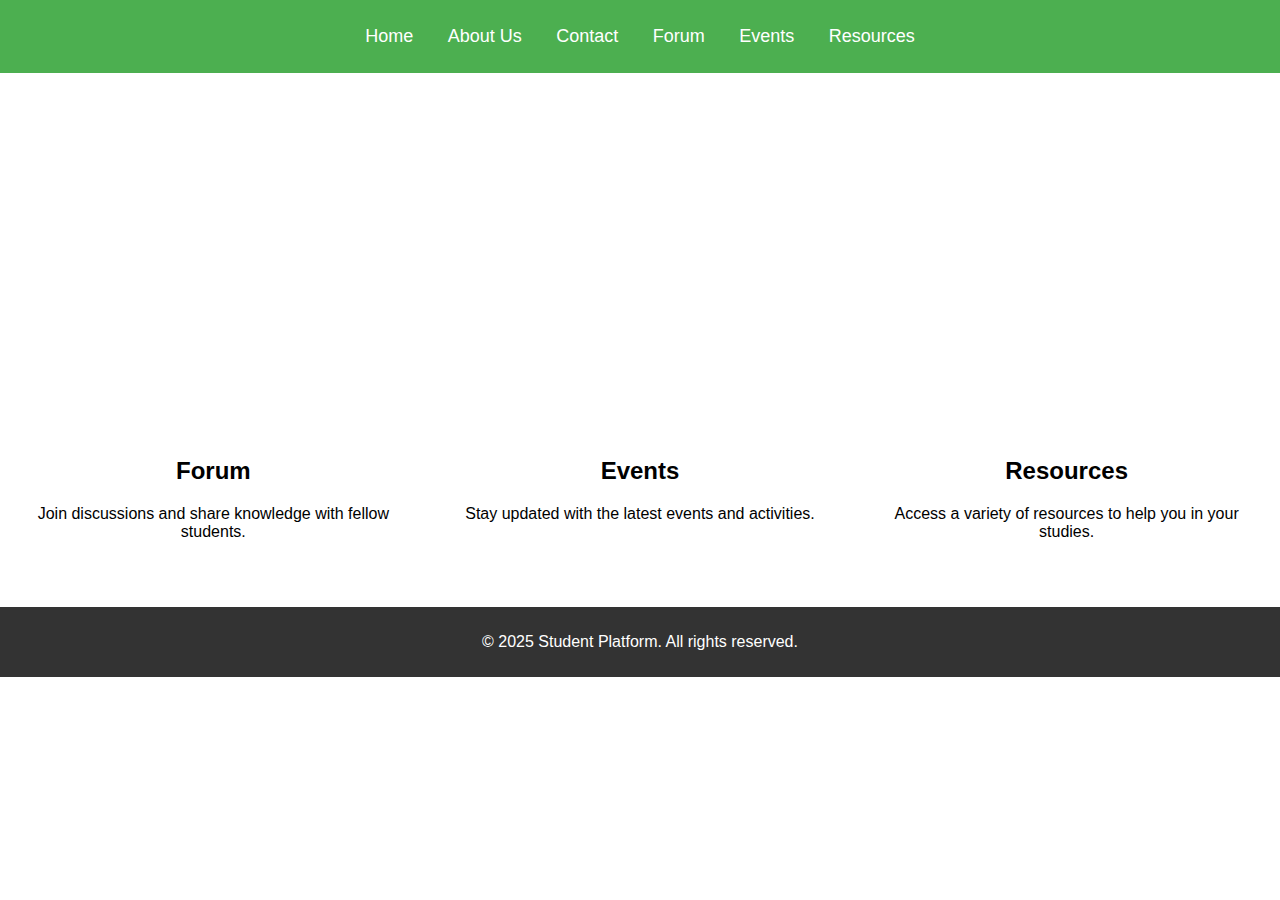
==== index.html @ 9443de86 "Add files via upload" ====
<!DOCTYPE html>
<html lang="en">
<head>
    <meta charset="UTF-8">
    <meta name="viewport" content="width=device-width, initial-scale=1.0">
    <title>Student Platform</title>
    <link rel="stylesheet" href="styles.css">
</head>
<body>
    <header>
        <nav>
            <ul>
                <li><a href="index.html">Home</a></li>
                <li><a href="about.html">About Us</a></li>
                <li><a href="contact.html">Contact</a></li>
                <li><a href="forum.html">Forum</a></li>
                <li><a href="events.html">Events</a></li>
                <li><a href="resources.html">Resources</a></li>
            </ul>
        </nav>
    </header>
    <main>
        <section class="hero">
            <h1>Welcome to the Student Platform</h1>
            <p>Connect with students from all over the world.</p>
        </section>
        <section class="features">
            <div class="feature">
                <h2>Forum</h2>
                <p>Join discussions and share knowledge with fellow students.</p>
            </div>
            <div class="feature">
                <h2>Events</h2>
                <p>Stay updated with the latest events and activities.</p>
            </div>
            <div class="feature">
                <h2>Resources</h2>
                <p>Access a variety of resources to help you in your studies.</p>
            </div>
        </section>
    </main>
    <footer>
        <p>&copy; 2025 Student Platform. All rights reserved.</p>
    </footer>
</body>
</html>
---- styles.css ----
body {
    font-family: Arial, sans-serif;
    margin: 0;
    padding: 0;
}

header {
    background-color: #4CAF50;
    padding: 10px 0;
}

nav ul {
    list-style: none;
    padding: 0;
    text-align: center;
}

nav li {
    display: inline;
    margin: 0 15px;
}

nav a {
    color: white;
    text-decoration: none;
    font-size: 18px;
}

.hero {
    background: url('hero.jpg') no-repeat center center/cover;
    color: white;
    text-align: center;
    padding: 100px 0;
}

.features {
    display: flex;
    justify-content: space-around;
    padding: 50px 0;
}

.feature {
    text-align: center;
    width: 30%;
}

footer {
    background-color: #333;
    color: white;
    text-align: center;
    padding: 10px 0;
}
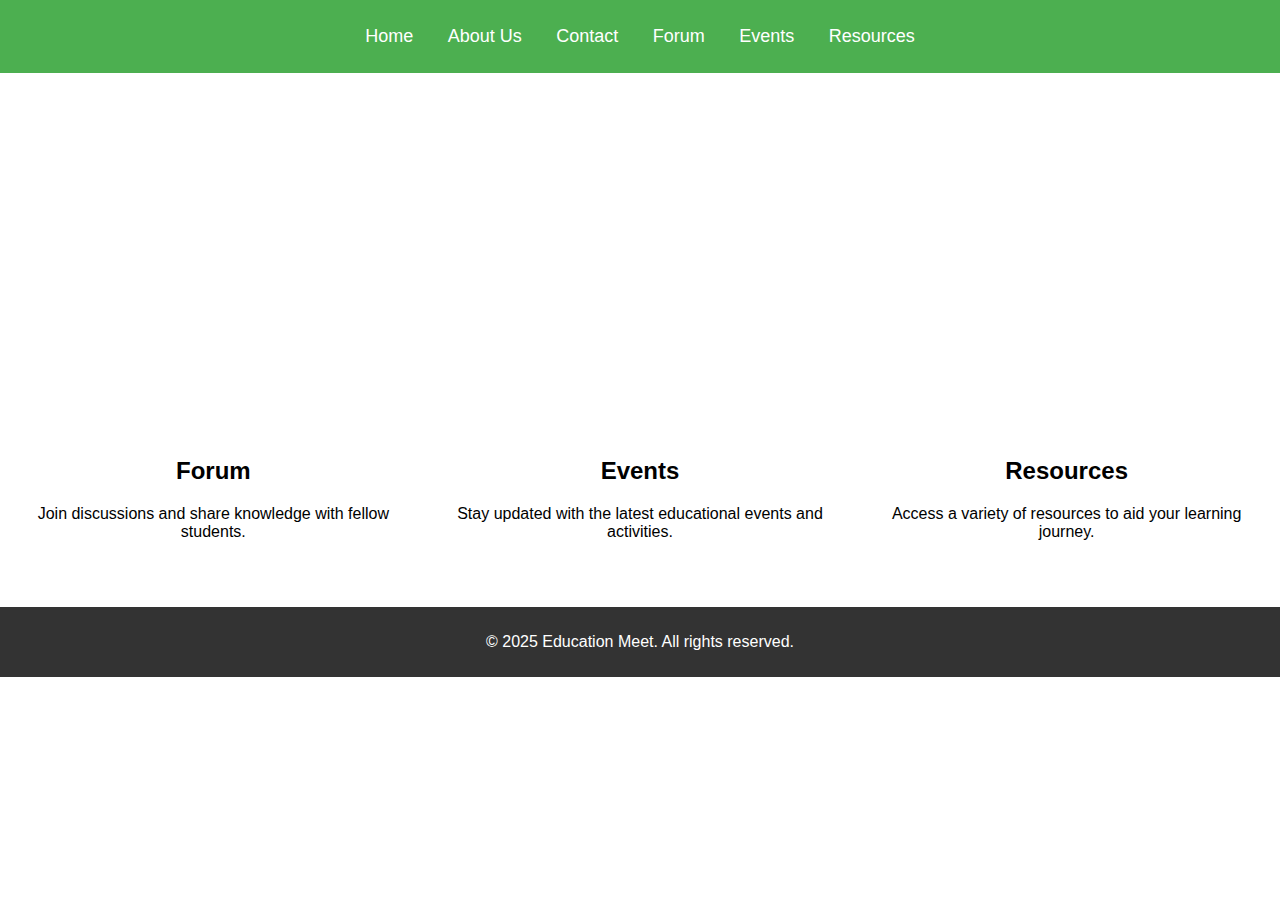
==== commit 73f06057: "Add files via upload" ====
--- a/index.html
+++ b/index.html
@@ -3,7 +3,7 @@
 <head>
     <meta charset="UTF-8">
     <meta name="viewport" content="width=device-width, initial-scale=1.0">
-    <title>Student Platform</title>
+    <title>Education Meet</title>
     <link rel="stylesheet" href="styles.css">
 </head>
 <body>
@@ -21,8 +21,8 @@
     </header>
     <main>
         <section class="hero">
-            <h1>Welcome to the Student Platform</h1>
-            <p>Connect with students from all over the world.</p>
+            <h1>Welcome to Education Meet</h1>
+            <p>Connecting students from all over the world.</p>
         </section>
         <section class="features">
             <div class="feature">
@@ -31,16 +31,16 @@
             </div>
             <div class="feature">
                 <h2>Events</h2>
-                <p>Stay updated with the latest events and activities.</p>
+                <p>Stay updated with the latest educational events and activities.</p>
             </div>
             <div class="feature">
                 <h2>Resources</h2>
-                <p>Access a variety of resources to help you in your studies.</p>
+                <p>Access a variety of resources to aid your learning journey.</p>
             </div>
         </section>
     </main>
     <footer>
-        <p>&copy; 2025 Student Platform. All rights reserved.</p>
+        <p>&copy; 2025 Education Meet. All rights reserved.</p>
     </footer>
 </body>
 </html>--- a/styles.css
+++ b/styles.css
@@ -49,4 +49,9 @@
     color: white;
     text-align: center;
     padding: 10px 0;
+}
+
+.about, .contact, .forum, .events, .resources {
+    padding: 50px;
+    text-align: center;
 }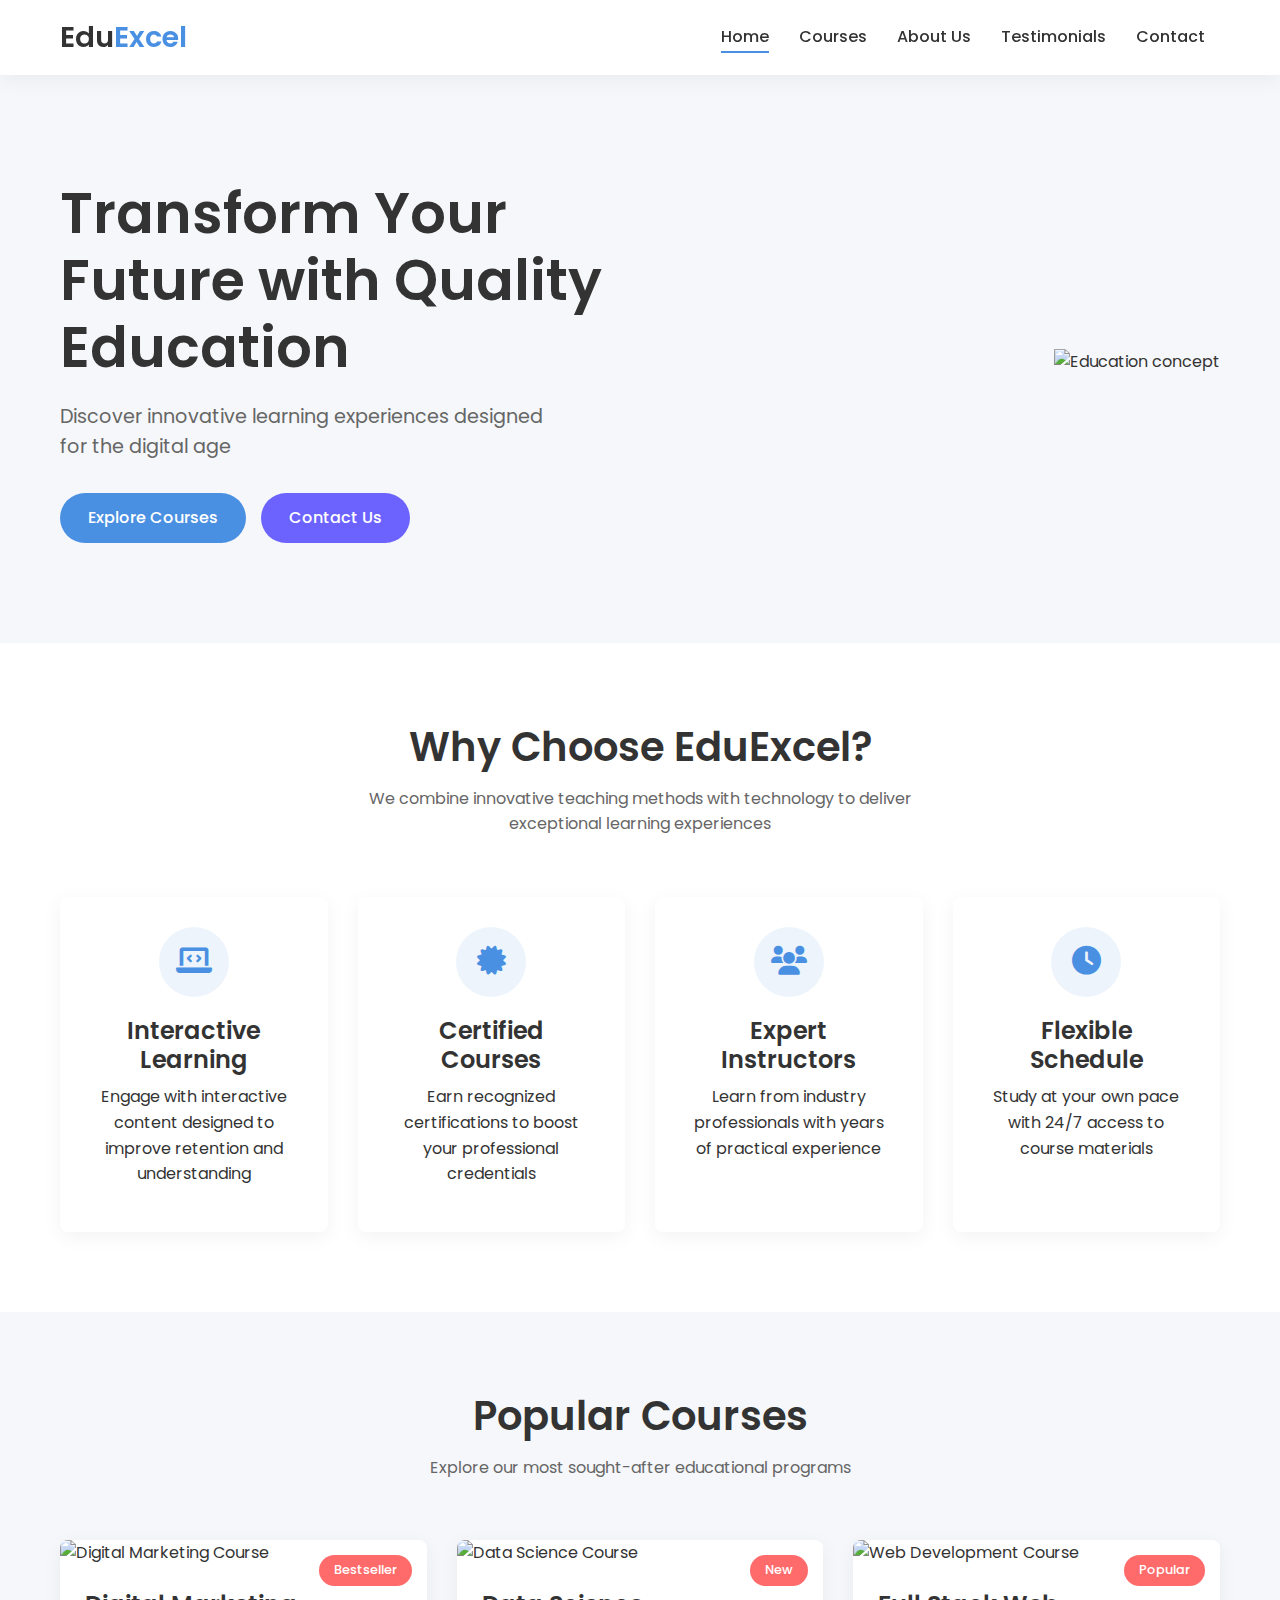
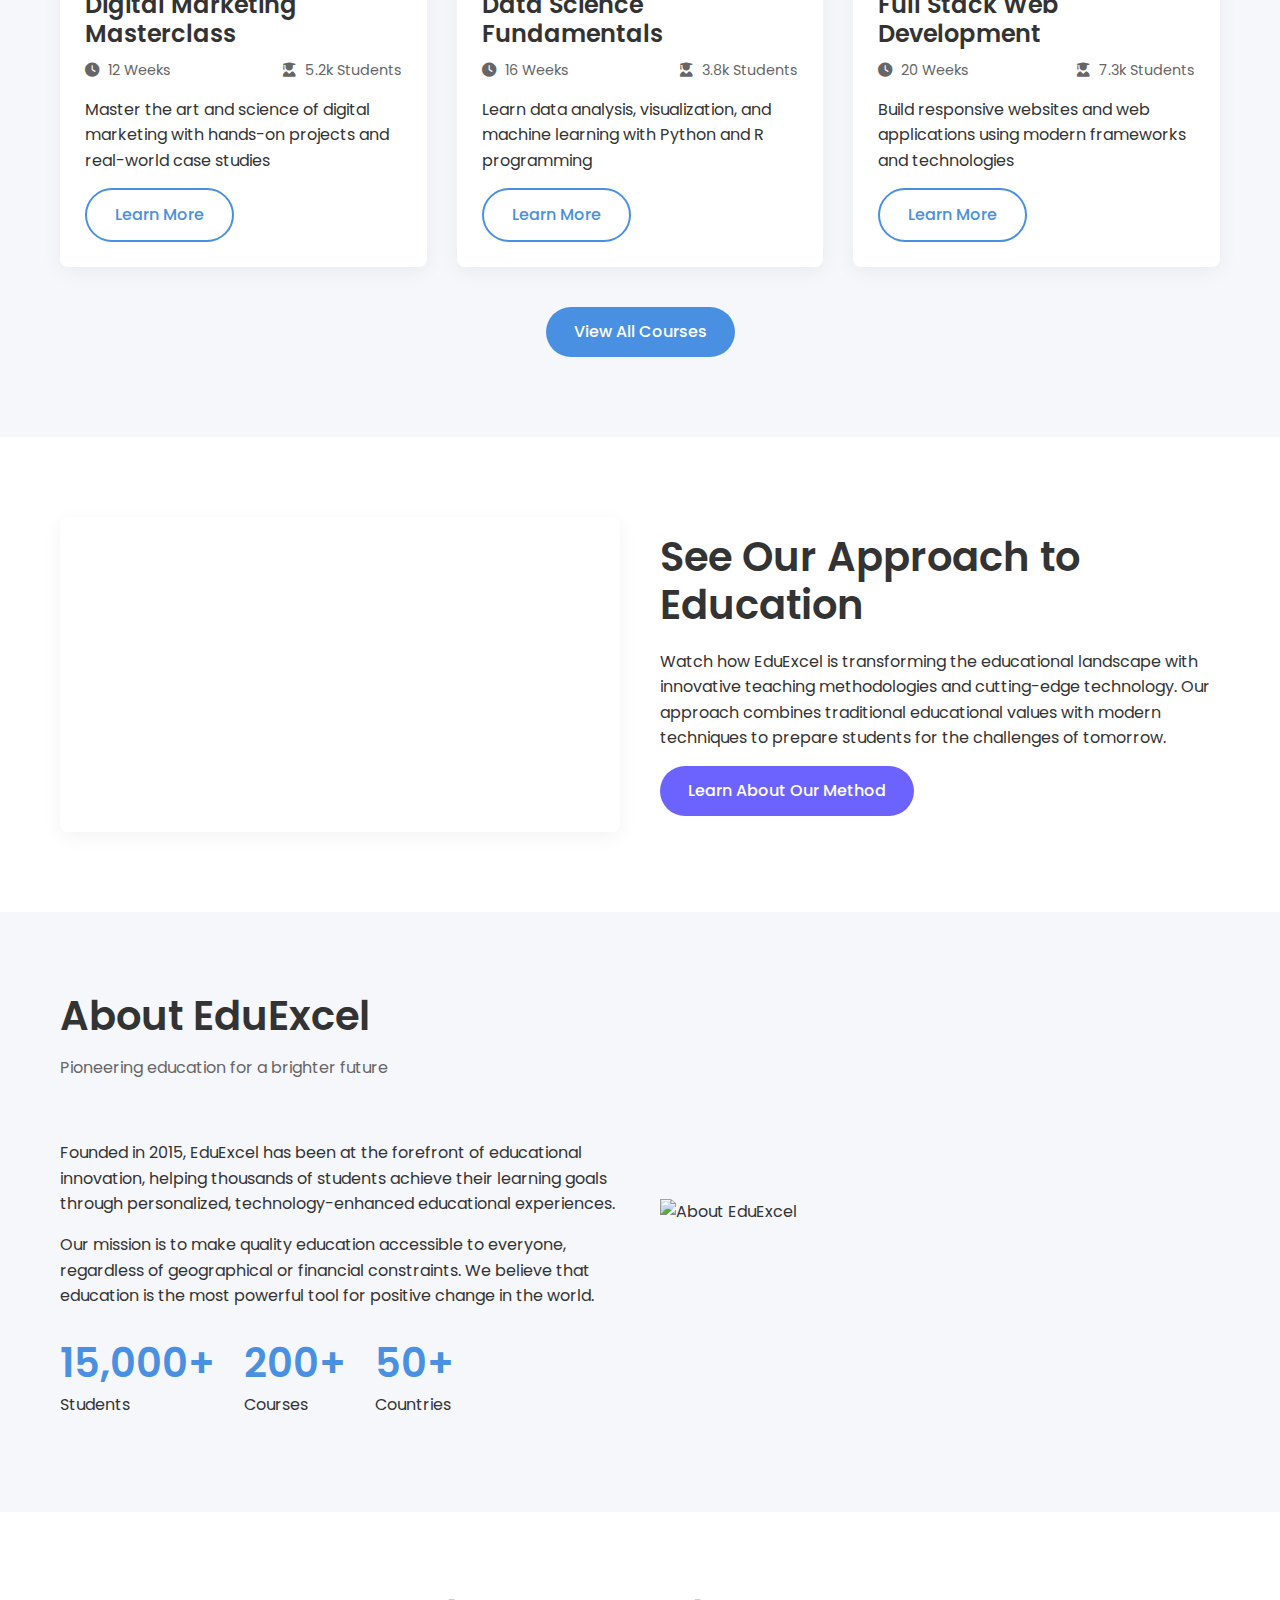
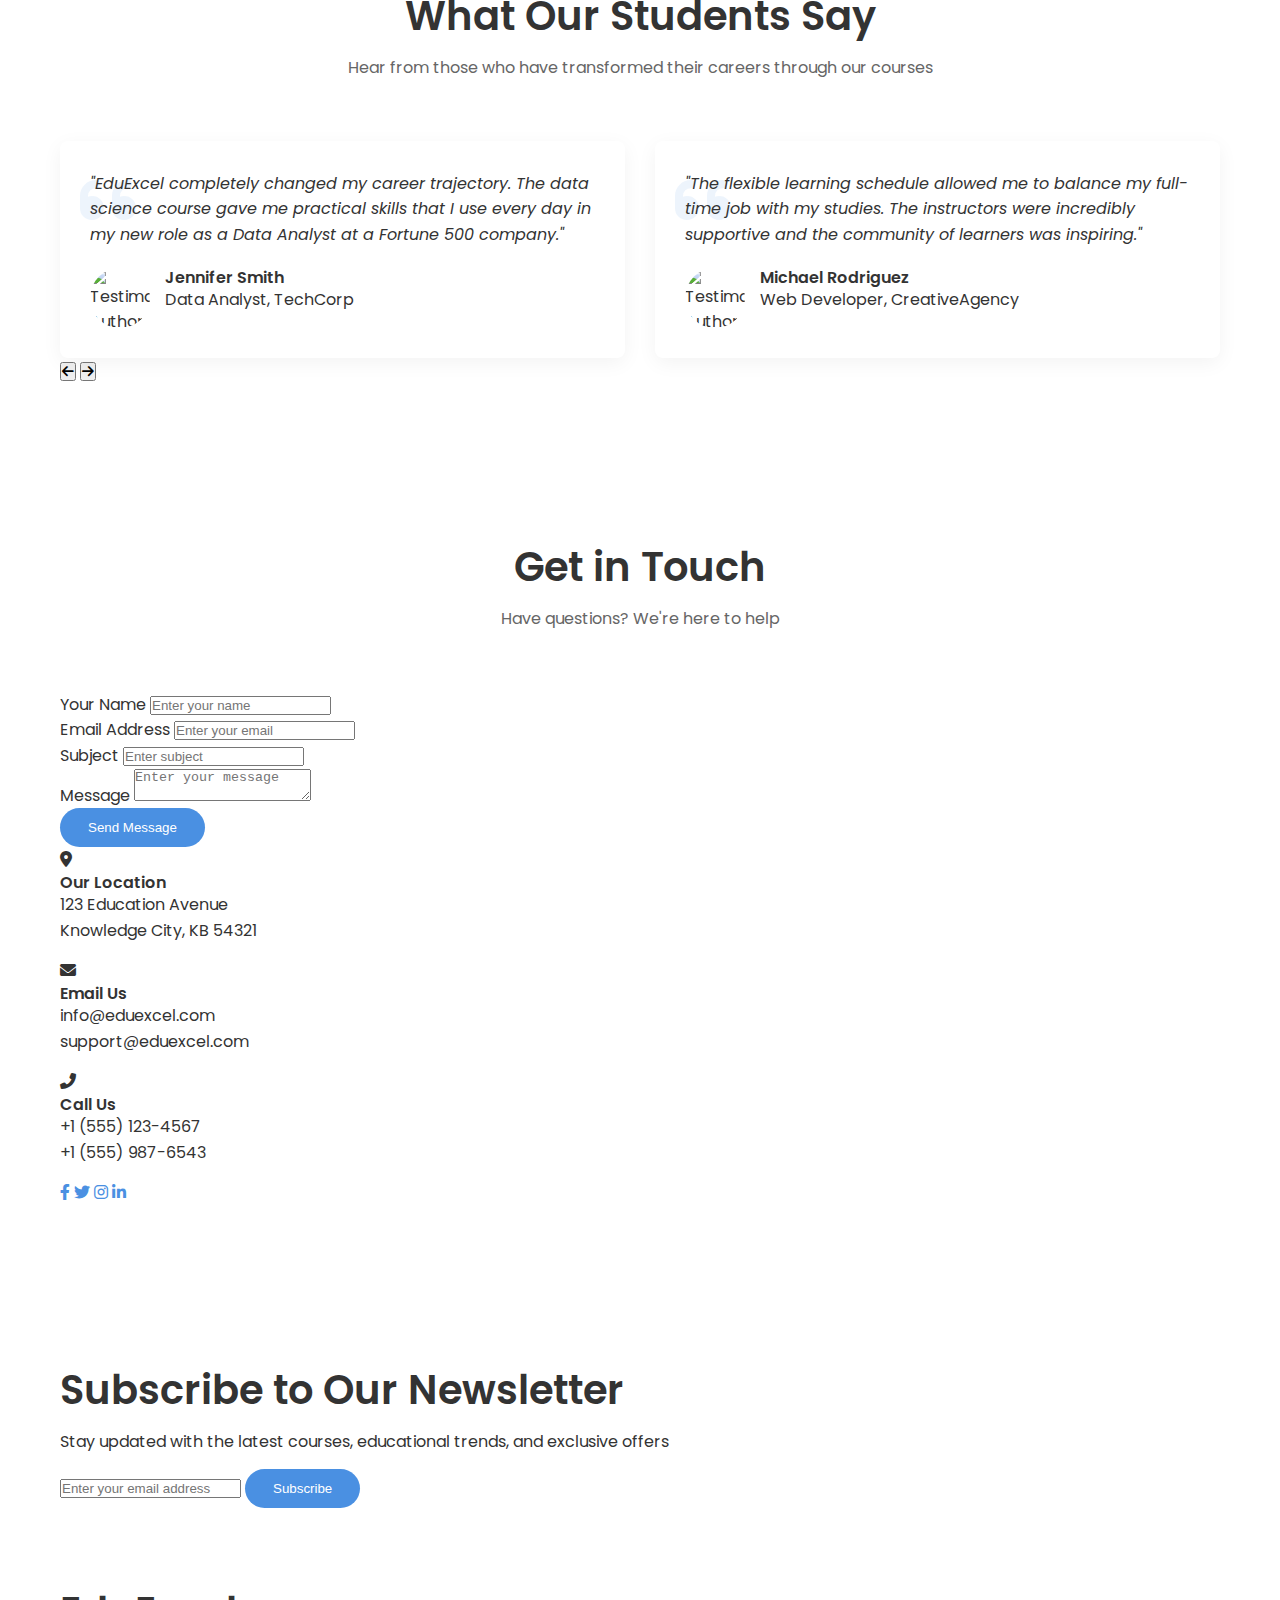
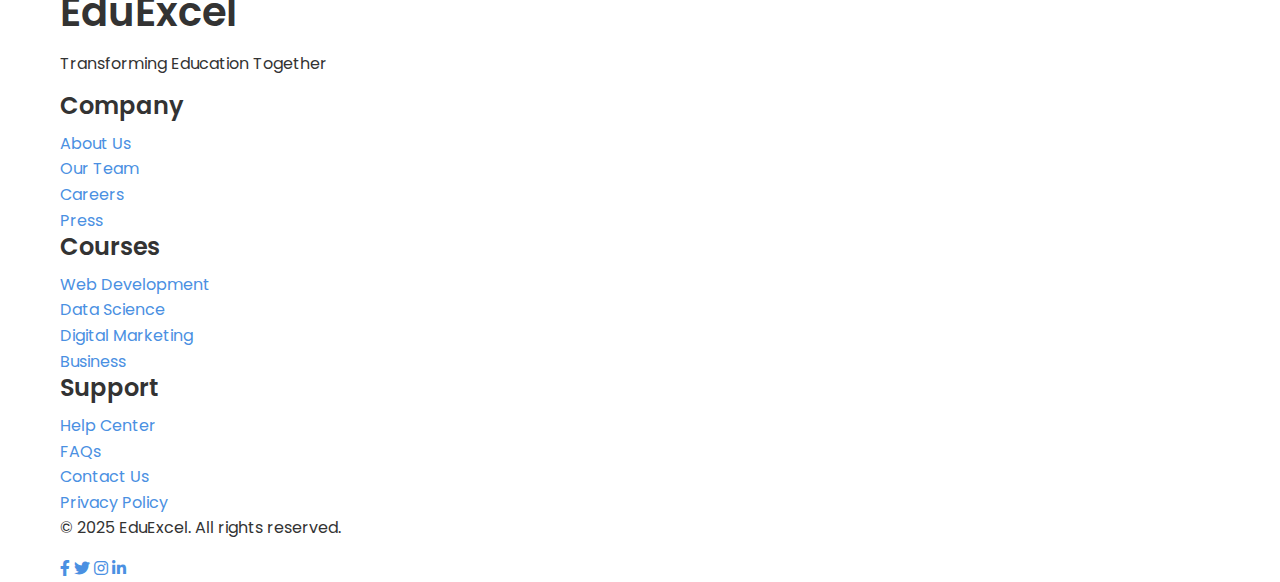
==== commit b158492a: "Add files via upload" ====
--- a/index.html
+++ b/index.html
@@ -3,44 +3,374 @@
 <head>
     <meta charset="UTF-8">
     <meta name="viewport" content="width=device-width, initial-scale=1.0">
-    <title>Education Meet</title>
+    <title>EduExcel - Transforming Education Together</title>
     <link rel="stylesheet" href="styles.css">
+    <link rel="stylesheet" href="https://cdnjs.cloudflare.com/ajax/libs/font-awesome/6.0.0/css/all.min.css">
+    <link rel="preconnect" href="https://fonts.googleapis.com">
+    <link rel="preconnect" href="https://fonts.gstatic.com" crossorigin>
+    <link href="https://fonts.googleapis.com/css2?family=Poppins:wght@300;400;500;600;700&display=swap" rel="stylesheet">
 </head>
 <body>
+    <!-- Header Section -->
     <header>
-        <nav>
-            <ul>
-                <li><a href="index.html">Home</a></li>
-                <li><a href="about.html">About Us</a></li>
-                <li><a href="contact.html">Contact</a></li>
-                <li><a href="forum.html">Forum</a></li>
-                <li><a href="events.html">Events</a></li>
-                <li><a href="resources.html">Resources</a></li>
-            </ul>
-        </nav>
+        <div class="container">
+            <div class="logo">
+                <h1>Edu<span>Excel</span></h1>
+            </div>
+            <nav>
+                <ul class="nav-links">
+                    <li><a href="#home" class="active">Home</a></li>
+                    <li><a href="#courses">Courses</a></li>
+                    <li><a href="#about">About Us</a></li>
+                    <li><a href="#testimonials">Testimonials</a></li>
+                    <li><a href="#contact">Contact</a></li>
+                </ul>
+            </nav>
+            <div class="menu-toggle">
+                <i class="fas fa-bars"></i>
+            </div>
+        </div>
     </header>
-    <main>
-        <section class="hero">
-            <h1>Welcome to Education Meet</h1>
-            <p>Connecting students from all over the world.</p>
-        </section>
-        <section class="features">
-            <div class="feature">
-                <h2>Forum</h2>
-                <p>Join discussions and share knowledge with fellow students.</p>
-            </div>
-            <div class="feature">
-                <h2>Events</h2>
-                <p>Stay updated with the latest educational events and activities.</p>
-            </div>
-            <div class="feature">
-                <h2>Resources</h2>
-                <p>Access a variety of resources to aid your learning journey.</p>
-            </div>
-        </section>
-    </main>
+
+    <!-- Hero Section -->
+    <section id="home" class="hero">
+        <div class="container">
+            <div class="hero-content">
+                <h1>Transform Your Future with Quality Education</h1>
+                <p>Discover innovative learning experiences designed for the digital age</p>
+                <div class="hero-buttons">
+                    <a href="#courses" class="btn btn-primary">Explore Courses</a>
+                    <a href="#contact" class="btn btn-secondary">Contact Us</a>
+                </div>
+            </div>
+            <div class="hero-image">
+                <div class="shape shape-1"></div>
+                <div class="shape shape-2"></div>
+                <img src="https://via.placeholder.com/600x400/4A90E2/FFFFFF?text=Education+For+All" alt="Education concept">
+            </div>
+        </div>
+    </section>
+
+    <!-- Features Section -->
+    <section class="features">
+        <div class="container">
+            <div class="section-header">
+                <h2>Why Choose EduExcel?</h2>
+                <p>We combine innovative teaching methods with technology to deliver exceptional learning experiences</p>
+            </div>
+            <div class="features-grid">
+                <div class="feature-card">
+                    <div class="feature-icon">
+                        <i class="fas fa-laptop-code"></i>
+                    </div>
+                    <h3>Interactive Learning</h3>
+                    <p>Engage with interactive content designed to improve retention and understanding</p>
+                </div>
+                <div class="feature-card">
+                    <div class="feature-icon">
+                        <i class="fas fa-certificate"></i>
+                    </div>
+                    <h3>Certified Courses</h3>
+                    <p>Earn recognized certifications to boost your professional credentials</p>
+                </div>
+                <div class="feature-card">
+                    <div class="feature-icon">
+                        <i class="fas fa-users"></i>
+                    </div>
+                    <h3>Expert Instructors</h3>
+                    <p>Learn from industry professionals with years of practical experience</p>
+                </div>
+                <div class="feature-card">
+                    <div class="feature-icon">
+                        <i class="fas fa-clock"></i>
+                    </div>
+                    <h3>Flexible Schedule</h3>
+                    <p>Study at your own pace with 24/7 access to course materials</p>
+                </div>
+            </div>
+        </div>
+    </section>
+
+    <!-- Courses Section -->
+    <section id="courses" class="courses">
+        <div class="container">
+            <div class="section-header">
+                <h2>Popular Courses</h2>
+                <p>Explore our most sought-after educational programs</p>
+            </div>
+            <div class="courses-grid">
+                <div class="course-card">
+                    <div class="course-image">
+                        <img src="https://via.placeholder.com/400x250/3498DB/FFFFFF?text=Digital+Marketing" alt="Digital Marketing Course">
+                        <div class="course-tag">Bestseller</div>
+                    </div>
+                    <div class="course-content">
+                        <h3>Digital Marketing Masterclass</h3>
+                        <div class="course-info">
+                            <span><i class="fas fa-clock"></i> 12 Weeks</span>
+                            <span><i class="fas fa-user-graduate"></i> 5.2k Students</span>
+                        </div>
+                        <p>Master the art and science of digital marketing with hands-on projects and real-world case studies</p>
+                        <a href="#" class="btn btn-outline">Learn More</a>
+                    </div>
+                </div>
+                <div class="course-card">
+                    <div class="course-image">
+                        <img src="https://via.placeholder.com/400x250/E74C3C/FFFFFF?text=Data+Science" alt="Data Science Course">
+                        <div class="course-tag">New</div>
+                    </div>
+                    <div class="course-content">
+                        <h3>Data Science Fundamentals</h3>
+                        <div class="course-info">
+                            <span><i class="fas fa-clock"></i> 16 Weeks</span>
+                            <span><i class="fas fa-user-graduate"></i> 3.8k Students</span>
+                        </div>
+                        <p>Learn data analysis, visualization, and machine learning with Python and R programming</p>
+                        <a href="#" class="btn btn-outline">Learn More</a>
+                    </div>
+                </div>
+                <div class="course-card">
+                    <div class="course-image">
+                        <img src="https://via.placeholder.com/400x250/27AE60/FFFFFF?text=Web+Development" alt="Web Development Course">
+                        <div class="course-tag">Popular</div>
+                    </div>
+                    <div class="course-content">
+                        <h3>Full Stack Web Development</h3>
+                        <div class="course-info">
+                            <span><i class="fas fa-clock"></i> 20 Weeks</span>
+                            <span><i class="fas fa-user-graduate"></i> 7.3k Students</span>
+                        </div>
+                        <p>Build responsive websites and web applications using modern frameworks and technologies</p>
+                        <a href="#" class="btn btn-outline">Learn More</a>
+                    </div>
+                </div>
+            </div>
+            <div class="courses-cta">
+                <a href="#" class="btn btn-primary">View All Courses</a>
+            </div>
+        </div>
+    </section>
+
+    <!-- Video Section -->
+    <section class="video-section">
+        <div class="container">
+            <div class="video-container">
+                <div class="video-wrapper">
+                    <iframe width="560" height="315" src="https://www.youtube.com/embed/dQw4w9WgXcQ" title="Educational Video" frameborder="0" allow="accelerometer; autoplay; clipboard-write; encrypted-media; gyroscope; picture-in-picture" allowfullscreen></iframe>
+                </div>
+                <div class="video-content">
+                    <h2>See Our Approach to Education</h2>
+                    <p>Watch how EduExcel is transforming the educational landscape with innovative teaching methodologies and cutting-edge technology. Our approach combines traditional educational values with modern techniques to prepare students for the challenges of tomorrow.</p>
+                    <a href="#" class="btn btn-secondary">Learn About Our Method</a>
+                </div>
+            </div>
+        </div>
+    </section>
+
+    <!-- About Section -->
+    <section id="about" class="about">
+        <div class="container">
+            <div class="about-content">
+                <div class="about-text">
+                    <div class="section-header left-align">
+                        <h2>About EduExcel</h2>
+                        <p>Pioneering education for a brighter future</p>
+                    </div>
+                    <p>Founded in 2015, EduExcel has been at the forefront of educational innovation, helping thousands of students achieve their learning goals through personalized, technology-enhanced educational experiences.</p>
+                    <p>Our mission is to make quality education accessible to everyone, regardless of geographical or financial constraints. We believe that education is the most powerful tool for positive change in the world.</p>
+                    <div class="stats-container">
+                        <div class="stat-item">
+                            <h3>15,000+</h3>
+                            <p>Students</p>
+                        </div>
+                        <div class="stat-item">
+                            <h3>200+</h3>
+                            <p>Courses</p>
+                        </div>
+                        <div class="stat-item">
+                            <h3>50+</h3>
+                            <p>Countries</p>
+                        </div>
+                    </div>
+                </div>
+                <div class="about-image">
+                    <img src="https://via.placeholder.com/500x600/9B59B6/FFFFFF?text=Our+Mission" alt="About EduExcel">
+                    <div class="shape shape-3"></div>
+                </div>
+            </div>
+        </div>
+    </section>
+
+    <!-- Testimonials Section -->
+    <section id="testimonials" class="testimonials">
+        <div class="container">
+            <div class="section-header">
+                <h2>What Our Students Say</h2>
+                <p>Hear from those who have transformed their careers through our courses</p>
+            </div>
+            <div class="testimonial-slider">
+                <div class="testimonial-card">
+                    <div class="quote-icon"><i class="fas fa-quote-left"></i></div>
+                    <p class="testimonial-text">"EduExcel completely changed my career trajectory. The data science course gave me practical skills that I use every day in my new role as a Data Analyst at a Fortune 500 company."</p>
+                    <div class="testimonial-author">
+                        <img src="https://via.placeholder.com/80x80/F1C40F/FFFFFF?text=JS" alt="Testimonial Author">
+                        <div class="author-info">
+                            <h4>Jennifer Smith</h4>
+                            <p>Data Analyst, TechCorp</p>
+                        </div>
+                    </div>
+                </div>
+                <div class="testimonial-card">
+                    <div class="quote-icon"><i class="fas fa-quote-left"></i></div>
+                    <p class="testimonial-text">"The flexible learning schedule allowed me to balance my full-time job with my studies. The instructors were incredibly supportive and the community of learners was inspiring."</p>
+                    <div class="testimonial-author">
+                        <img src="https://via.placeholder.com/80x80/E67E22/FFFFFF?text=MR" alt="Testimonial Author">
+                        <div class="author-info">
+                            <h4>Michael Rodriguez</h4>
+                            <p>Web Developer, CreativeAgency</p>
+                        </div>
+                    </div>
+                </div>
+            </div>
+            <div class="testimonial-nav">
+                <button class="prev-btn"><i class="fas fa-arrow-left"></i></button>
+                <button class="next-btn"><i class="fas fa-arrow-right"></i></button>
+            </div>
+        </div>
+    </section>
+
+    <!-- Contact Section -->
+    <section id="contact" class="contact">
+        <div class="container">
+            <div class="section-header">
+                <h2>Get in Touch</h2>
+                <p>Have questions? We're here to help</p>
+            </div>
+            <div class="contact-content">
+                <div class="contact-form">
+                    <form>
+                        <div class="form-group">
+                            <label for="name">Your Name</label>
+                            <input type="text" id="name" placeholder="Enter your name">
+                        </div>
+                        <div class="form-group">
+                            <label for="email">Email Address</label>
+                            <input type="email" id="email" placeholder="Enter your email">
+                        </div>
+                        <div class="form-group">
+                            <label for="subject">Subject</label>
+                            <input type="text" id="subject" placeholder="Enter subject">
+                        </div>
+                        <div class="form-group">
+                            <label for="message">Message</label>
+                            <textarea id="message" placeholder="Enter your message"></textarea>
+                        </div>
+                        <button type="submit" class="btn btn-primary">Send Message</button>
+                    </form>
+                </div>
+                <div class="contact-info">
+                    <div class="info-item">
+                        <div class="info-icon">
+                            <i class="fas fa-map-marker-alt"></i>
+                        </div>
+                        <div class="info-text">
+                            <h4>Our Location</h4>
+                            <p>123 Education Avenue<br>Knowledge City, KB 54321</p>
+                        </div>
+                    </div>
+                    <div class="info-item">
+                        <div class="info-icon">
+                            <i class="fas fa-envelope"></i>
+                        </div>
+                        <div class="info-text">
+                            <h4>Email Us</h4>
+                            <p>info@eduexcel.com<br>support@eduexcel.com</p>
+                        </div>
+                    </div>
+                    <div class="info-item">
+                        <div class="info-icon">
+                            <i class="fas fa-phone-alt"></i>
+                        </div>
+                        <div class="info-text">
+                            <h4>Call Us</h4>
+                            <p>+1 (555) 123-4567<br>+1 (555) 987-6543</p>
+                        </div>
+                    </div>
+                    <div class="social-links">
+                        <a href="#"><i class="fab fa-facebook-f"></i></a>
+                        <a href="#"><i class="fab fa-twitter"></i></a>
+                        <a href="#"><i class="fab fa-instagram"></i></a>
+                        <a href="#"><i class="fab fa-linkedin-in"></i></a>
+                    </div>
+                </div>
+            </div>
+        </div>
+    </section>
+
+    <!-- Newsletter Section -->
+    <section class="newsletter">
+        <div class="container">
+            <div class="newsletter-content">
+                <h2>Subscribe to Our Newsletter</h2>
+                <p>Stay updated with the latest courses, educational trends, and exclusive offers</p>
+                <form class="newsletter-form">
+                    <input type="email" placeholder="Enter your email address">
+                    <button type="submit" class="btn btn-primary">Subscribe</button>
+                </form>
+            </div>
+        </div>
+    </section>
+
+    <!-- Footer -->
     <footer>
-        <p>&copy; 2025 Education Meet. All rights reserved.</p>
+        <div class="container">
+            <div class="footer-content">
+                <div class="footer-logo">
+                    <h2>Edu<span>Excel</span></h2>
+                    <p>Transforming Education Together</p>
+                </div>
+                <div class="footer-links">
+                    <div class="footer-column">
+                        <h3>Company</h3>
+                        <ul>
+                            <li><a href="#">About Us</a></li>
+                            <li><a href="#">Our Team</a></li>
+                            <li><a href="#">Careers</a></li>
+                            <li><a href="#">Press</a></li>
+                        </ul>
+                    </div>
+                    <div class="footer-column">
+                        <h3>Courses</h3>
+                        <ul>
+                            <li><a href="#">Web Development</a></li>
+                            <li><a href="#">Data Science</a></li>
+                            <li><a href="#">Digital Marketing</a></li>
+                            <li><a href="#">Business</a></li>
+                        </ul>
+                    </div>
+                    <div class="footer-column">
+                        <h3>Support</h3>
+                        <ul>
+                            <li><a href="#">Help Center</a></li>
+                            <li><a href="#">FAQs</a></li>
+                            <li><a href="#">Contact Us</a></li>
+                            <li><a href="#">Privacy Policy</a></li>
+                        </ul>
+                    </div>
+                </div>
+            </div>
+            <div class="footer-bottom">
+                <p>&copy; 2025 EduExcel. All rights reserved.</p>
+                <div class="footer-social">
+                    <a href="#"><i class="fab fa-facebook-f"></i></a>
+                    <a href="#"><i class="fab fa-twitter"></i></a>
+                    <a href="#"><i class="fab fa-instagram"></i></a>
+                    <a href="#"><i class="fab fa-linkedin-in"></i></a>
+                </div>
+            </div>
+        </div>
     </footer>
+
+    <script src="script.js"></script>
 </body>
 </html>--- a/styles.css
+++ b/styles.css
@@ -1,57 +1,497 @@
-body {
-    font-family: Arial, sans-serif;
+/* Base Styles */
+:root {
+    --primary-color: #4A90E2;
+    --secondary-color: #6C63FF;
+    --accent-color: #FF6B6B;
+    --text-color: #333333;
+    --text-light: #666666;
+    --bg-color: #FFFFFF;
+    --bg-light: #F5F7FA;
+    --border-color: #E1E4E8;
+    --success-color: #27AE60;
+    --warning-color: #F39C12;
+    --shadow: 0 5px 20px rgba(0, 0, 0, 0.05);
+    --border-radius: 8px;
+    --transition: all 0.3s ease;
+}
+
+* {
     margin: 0;
     padding: 0;
-}
-
+    box-sizing: border-box;
+}
+
+body {
+    font-family: 'Poppins', sans-serif;
+    color: var(--text-color);
+    line-height: 1.6;
+    overflow-x: hidden;
+}
+
+.container {
+    max-width: 1200px;
+    margin: 0 auto;
+    padding: 0 20px;
+}
+
+section {
+    padding: 80px 0;
+}
+
+h1, h2, h3, h4 {
+    font-weight: 600;
+    line-height: 1.2;
+}
+
+h1 {
+    font-size: 3.5rem;
+    margin-bottom: 20px;
+}
+
+h2 {
+    font-size: 2.5rem;
+    margin-bottom: 15px;
+}
+
+h3 {
+    font-size: 1.5rem;
+    margin-bottom: 10px;
+}
+
+p {
+    margin-bottom: 15px;
+}
+
+img {
+    max-width: 100%;
+    height: auto;
+}
+
+a {
+    text-decoration: none;
+    color: var(--primary-color);
+    transition: var(--transition);
+}
+
+ul {
+    list-style: none;
+}
+
+.btn {
+    display: inline-block;
+    padding: 12px 28px;
+    border-radius: 30px;
+    font-weight: 500;
+    text-align: center;
+    cursor: pointer;
+    transition: var(--transition);
+    border: none;
+    outline: none;
+}
+
+.btn-primary {
+    background-color: var(--primary-color);
+    color: white;
+}
+
+.btn-primary:hover {
+    background-color: #3a7bc8;
+    transform: translateY(-3px);
+    box-shadow: 0 10px 20px rgba(74, 144, 226, 0.2);
+}
+
+.btn-secondary {
+    background-color: var(--secondary-color);
+    color: white;
+}
+
+.btn-secondary:hover {
+    background-color: #5a52e5;
+    transform: translateY(-3px);
+    box-shadow: 0 10px 20px rgba(108, 99, 255, 0.2);
+}
+
+.btn-outline {
+    border: 2px solid var(--primary-color);
+    color: var(--primary-color);
+    background: transparent;
+}
+
+.btn-outline:hover {
+    background-color: var(--primary-color);
+    color: white;
+}
+
+.section-header {
+    text-align: center;
+    margin-bottom: 60px;
+}
+
+.section-header p {
+    max-width: 600px;
+    margin: 0 auto;
+    color: var(--text-light);
+}
+
+.left-align {
+    text-align: left;
+}
+
+/* Shapes */
+.shape {
+    position: absolute;
+    z-index: -1;
+    border-radius: 30% 70% 70% 30% / 30% 30% 70% 70%;
+}
+
+.shape-1 {
+    width: 300px;
+    height: 300px;
+    background-color: rgba(108, 99, 255, 0.1);
+    top: -50px;
+    right: -100px;
+    animation: float 8s ease-in-out infinite;
+}
+
+.shape-2 {
+    width: 200px;
+    height: 200px;
+    background-color: rgba(255, 107, 107, 0.1);
+    bottom: -50px;
+    left: -100px;
+    animation: float 6s ease-in-out infinite alternate;
+}
+
+.shape-3 {
+    width: 250px;
+    height: 250px;
+    background-color: rgba(74, 144, 226, 0.1);
+    bottom: -50px;
+    right: -80px;
+    animation: float 7s ease-in-out infinite alternate;
+}
+
+@keyframes float {
+    0% {
+        transform: translateY(0) rotate(0deg);
+    }
+    50% {
+        transform: translateY(-20px) rotate(5deg);
+    }
+    100% {
+        transform: translateY(0) rotate(0deg);
+    }
+}
+
+/* Header */
 header {
-    background-color: #4CAF50;
-    padding: 10px 0;
-}
-
-nav ul {
-    list-style: none;
-    padding: 0;
+    position: fixed;
+    width: 100%;
+    top: 0;
+    left: 0;
+    padding: 20px 0;
+    background-color: var(--bg-color);
+    box-shadow: var(--shadow);
+    z-index: 1000;
+    transition: var(--transition);
+}
+
+header .container {
+    display: flex;
+    align-items: center;
+    justify-content: space-between;
+}
+
+.logo h1 {
+    font-size: 1.8rem;
+    margin-bottom: 0;
+}
+
+.logo span {
+    color: var(--primary-color);
+}
+
+.nav-links {
+    display: flex;
+}
+
+.nav-links li {
+    margin: 0 15px;
+}
+
+.nav-links a {
+    color: var(--text-color);
+    font-weight: 500;
+    position: relative;
+}
+
+.nav-links a::after {
+    content: '';
+    position: absolute;
+    width: 0;
+    height: 2px;
+    background-color: var(--primary-color);
+    bottom: -5px;
+    left: 0;
+    transition: var(--transition);
+}
+
+.nav-links a:hover::after,
+.nav-links a.active::after {
+    width: 100%;
+}
+
+.menu-toggle {
+    display: none;
+    font-size: 1.5rem;
+    cursor: pointer;
+}
+
+/* Hero Section */
+.hero {
+    padding-top: 180px;
+    padding-bottom: 100px;
+    background-color: var(--bg-light);
+    position: relative;
+    overflow: hidden;
+}
+
+.hero .container {
+    display: grid;
+    grid-template-columns: 1fr 1fr;
+    gap: 40px;
+    align-items: center;
+}
+
+.hero-content h1 {
+    margin-bottom: 20px;
+    font-size: 3.5rem;
+}
+
+.hero-content p {
+    font-size: 1.2rem;
+    margin-bottom: 30px;
+    color: var(--text-light);
+    max-width: 90%;
+}
+
+.hero-buttons {
+    display: flex;
+    gap: 15px;
+}
+
+.hero-image {
+    position: relative;
+    text-align: right;
+}
+
+/* Features Section */
+.features {
+    background-color: var(--bg-color);
+}
+
+.features-grid {
+    display: grid;
+    grid-template-columns: repeat(4, 1fr);
+    gap: 30px;
+}
+
+.feature-card {
+    padding: 30px;
+    background-color: white;
+    border-radius: var(--border-radius);
+    box-shadow: var(--shadow);
+    transition: var(--transition);
     text-align: center;
 }
 
-nav li {
-    display: inline;
-    margin: 0 15px;
-}
-
-nav a {
+.feature-card:hover {
+    transform: translateY(-10px);
+    box-shadow: 0 15px 30px rgba(0, 0, 0, 0.1);
+}
+
+.feature-icon {
+    width: 70px;
+    height: 70px;
+    border-radius: 50%;
+    background-color: rgba(74, 144, 226, 0.1);
+    display: flex;
+    align-items: center;
+    justify-content: center;
+    margin: 0 auto 20px;
+}
+
+.feature-icon i {
+    font-size: 1.8rem;
+    color: var(--primary-color);
+}
+
+/* Courses Section */
+.courses {
+    background-color: var(--bg-light);
+}
+
+.courses-grid {
+    display: grid;
+    grid-template-columns: repeat(3, 1fr);
+    gap: 30px;
+    margin-bottom: 40px;
+}
+
+.course-card {
+    background-color: white;
+    border-radius: var(--border-radius);
+    overflow: hidden;
+    box-shadow: var(--shadow);
+    transition: var(--transition);
+}
+
+.course-card:hover {
+    transform: translateY(-10px);
+    box-shadow: 0 15px 30px rgba(0, 0, 0, 0.1);
+}
+
+.course-image {
+    position: relative;
+}
+
+.course-tag {
+    position: absolute;
+    top: 15px;
+    right: 15px;
+    background-color: var(--accent-color);
     color: white;
-    text-decoration: none;
-    font-size: 18px;
-}
-
-.hero {
-    background: url('hero.jpg') no-repeat center center/cover;
-    color: white;
+    padding: 5px 15px;
+    border-radius: 20px;
+    font-size: 0.8rem;
+    font-weight: 500;
+}
+
+.course-content {
+    padding: 25px;
+}
+
+.course-info {
+    display: flex;
+    justify-content: space-between;
+    margin-bottom: 15px;
+    color: var(--text-light);
+    font-size: 0.9rem;
+}
+
+.course-info i {
+    margin-right: 5px;
+}
+
+.courses-cta {
     text-align: center;
-    padding: 100px 0;
-}
-
-.features {
-    display: flex;
-    justify-content: space-around;
-    padding: 50px 0;
-}
-
-.feature {
-    text-align: center;
-    width: 30%;
-}
-
-footer {
-    background-color: #333;
-    color: white;
-    text-align: center;
-    padding: 10px 0;
-}
-
-.about, .contact, .forum, .events, .resources {
-    padding: 50px;
-    text-align: center;
-}+}
+
+/* Video Section */
+.video-section {
+    background-color: var(--bg-color);
+}
+
+.video-container {
+    display: grid;
+    grid-template-columns: 1fr 1fr;
+    gap: 40px;
+    align-items: center;
+}
+
+.video-wrapper {
+    position: relative;
+    padding-bottom: 56.25%; /* 16:9 aspect ratio */
+    height: 0;
+    overflow: hidden;
+    border-radius: var(--border-radius);
+    box-shadow: var(--shadow);
+}
+
+.video-wrapper iframe {
+    position: absolute;
+    top: 0;
+    left: 0;
+    width: 100%;
+    height: 100%;
+}
+
+.video-content h2 {
+    margin-bottom: 20px;
+}
+
+/* About Section */
+.about {
+    background-color: var(--bg-light);
+}
+
+.about-content {
+    display: grid;
+    grid-template-columns: 1fr 1fr;
+    gap: 40px;
+    align-items: center;
+}
+
+.about-image {
+    position: relative;
+}
+
+.stats-container {
+    display: flex;
+    margin-top: 30px;
+    gap: 30px;
+}
+
+.stat-item h3 {
+    font-size: 2.5rem;
+    color: var(--primary-color);
+    margin-bottom: 5px;
+}
+
+/* Testimonials Section */
+.testimonials {
+    background-color: var(--bg-color);
+}
+
+.testimonial-slider {
+    display: grid;
+    grid-template-columns: repeat(2, 1fr);
+    gap: 30px;
+}
+
+.testimonial-card {
+    background-color: white;
+    border-radius: var(--border-radius);
+    padding: 30px;
+    box-shadow: var(--shadow);
+    position: relative;
+}
+
+.quote-icon {
+    color: rgba(74, 144, 226, 0.1);
+    font-size: 4rem;
+    position: absolute;
+    top: 10px;
+    left: 20px;
+}
+
+.testimonial-text {
+    margin-bottom: 20px;
+    font-style: italic;
+    position: relative;
+    z-index: 1;
+}
+
+.testimonial-author {
+    display: flex;
+    align-items: center;
+}
+
+.testimonial-author img {
+    width: 60px;
+    height: 60px;
+    border-radius: 50%;
+    margin-right: 15px;
+}
+
+.author-info h4 {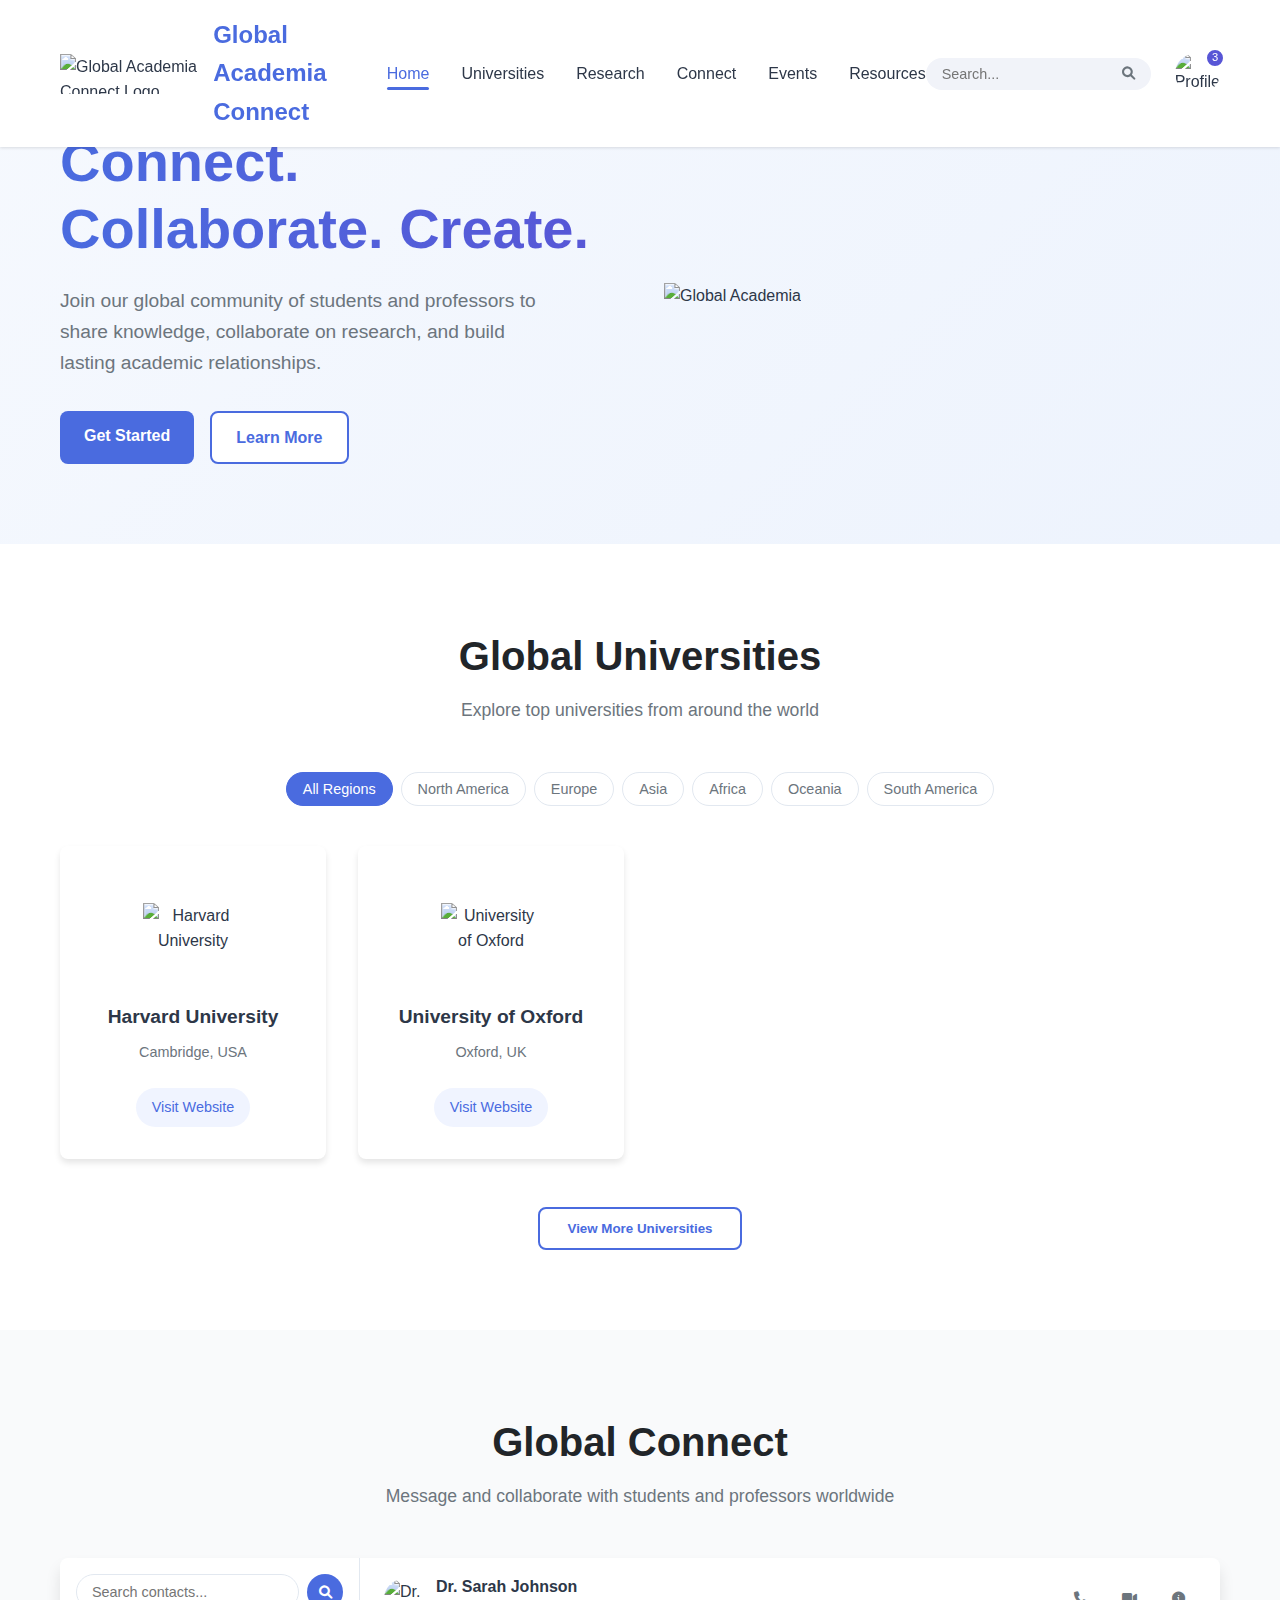
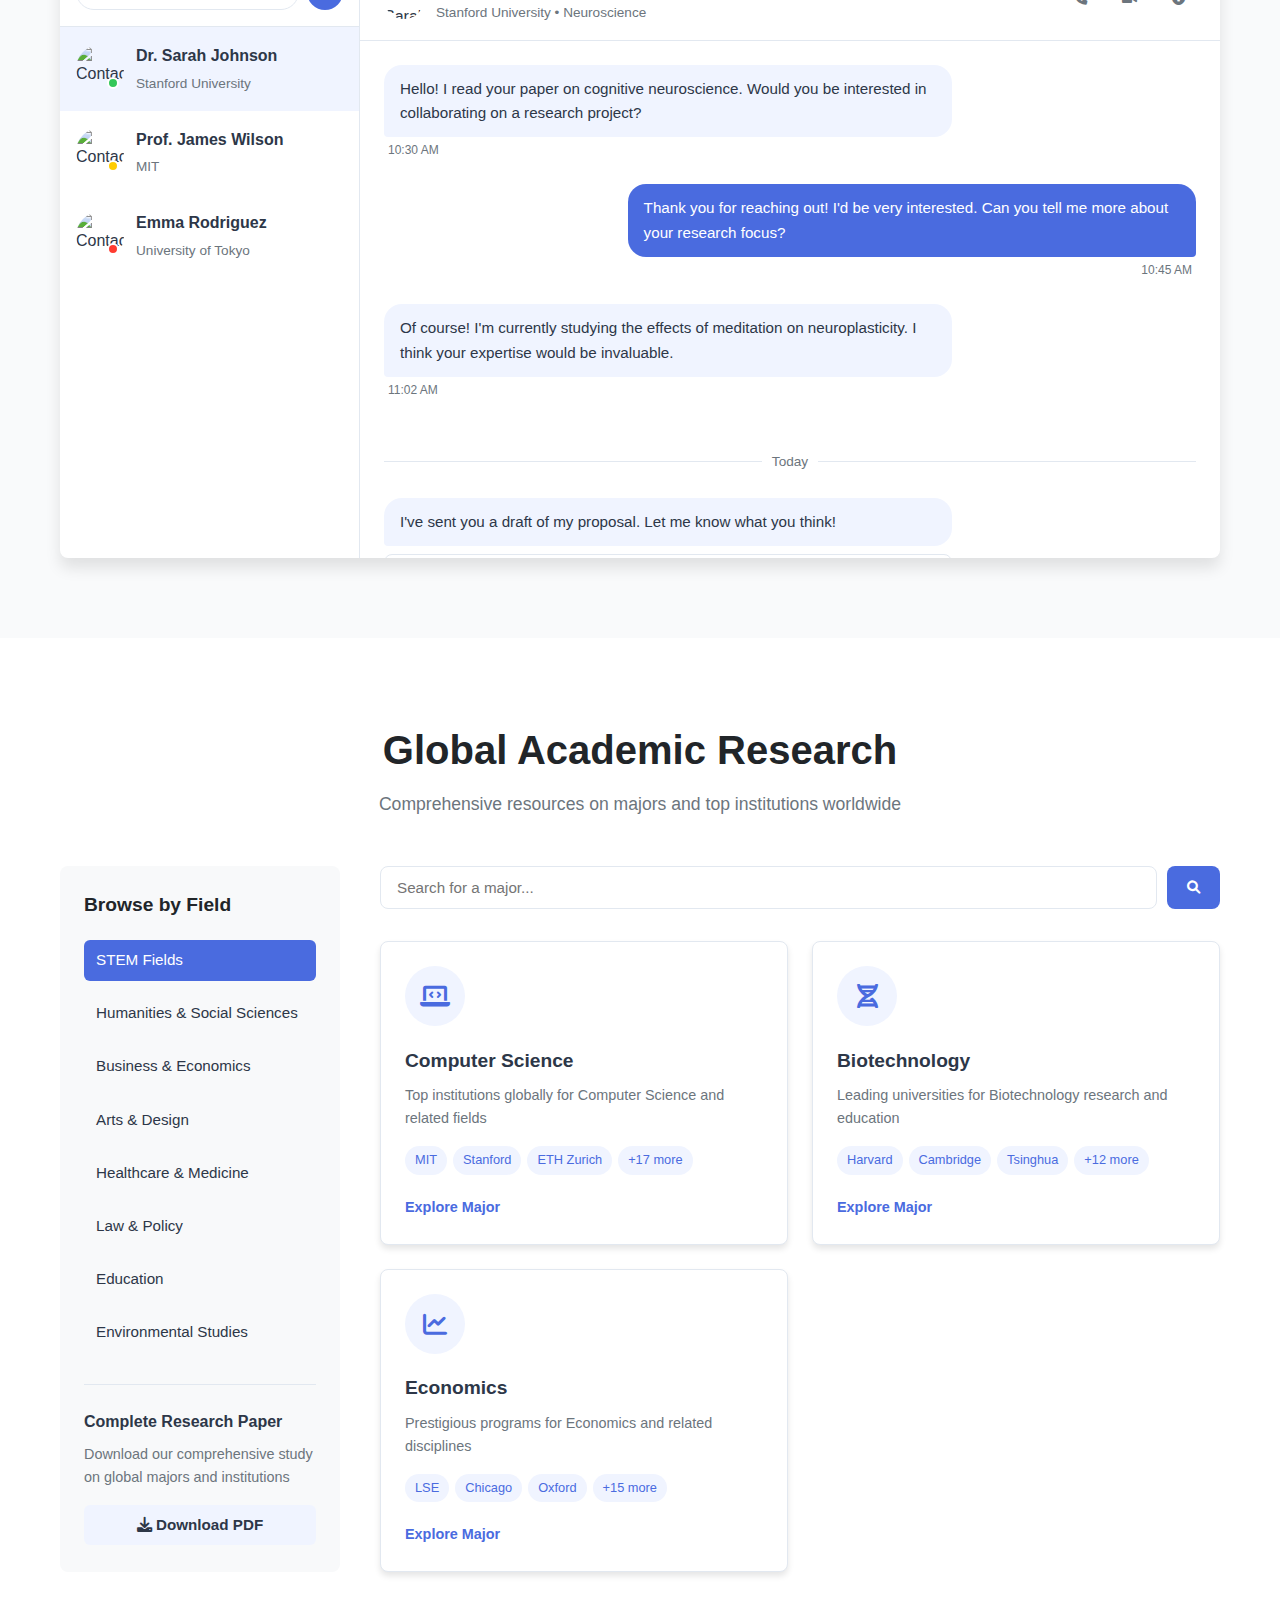
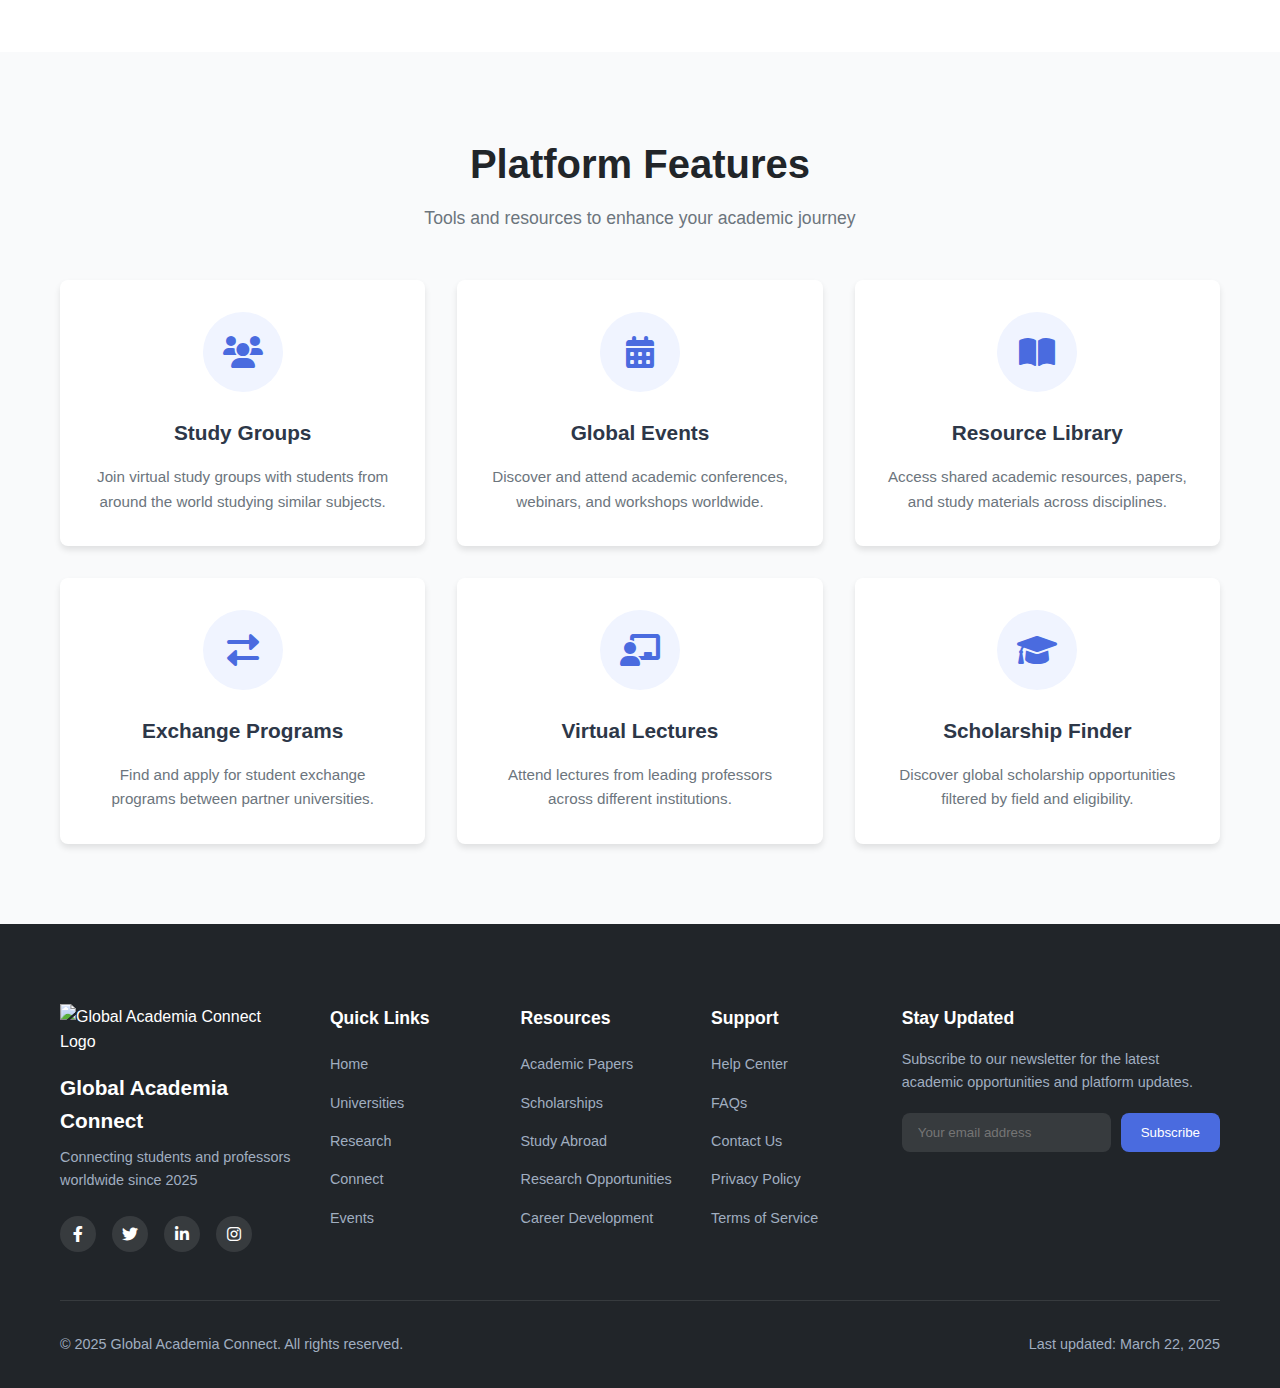
==== commit 48430152: "Add files via upload" ====
--- a/index.html
+++ b/index.html
@@ -3,374 +3,422 @@
 <head>
     <meta charset="UTF-8">
     <meta name="viewport" content="width=device-width, initial-scale=1.0">
-    <title>EduExcel - Transforming Education Together</title>
+    <title>Global Academia Connect</title>
     <link rel="stylesheet" href="styles.css">
     <link rel="stylesheet" href="https://cdnjs.cloudflare.com/ajax/libs/font-awesome/6.0.0/css/all.min.css">
-    <link rel="preconnect" href="https://fonts.googleapis.com">
-    <link rel="preconnect" href="https://fonts.gstatic.com" crossorigin>
-    <link href="https://fonts.googleapis.com/css2?family=Poppins:wght@300;400;500;600;700&display=swap" rel="stylesheet">
 </head>
 <body>
     <!-- Header Section -->
     <header>
         <div class="container">
             <div class="logo">
-                <h1>Edu<span>Excel</span></h1>
+                <img src="images/logo.svg" alt="Global Academia Connect Logo">
+                <h1>Global Academia Connect</h1>
             </div>
             <nav>
-                <ul class="nav-links">
-                    <li><a href="#home" class="active">Home</a></li>
-                    <li><a href="#courses">Courses</a></li>
-                    <li><a href="#about">About Us</a></li>
-                    <li><a href="#testimonials">Testimonials</a></li>
-                    <li><a href="#contact">Contact</a></li>
+                <ul>
+                    <li><a href="#" class="active">Home</a></li>
+                    <li><a href="#">Universities</a></li>
+                    <li><a href="#">Research</a></li>
+                    <li><a href="#">Connect</a></li>
+                    <li><a href="#">Events</a></li>
+                    <li><a href="#">Resources</a></li>
                 </ul>
             </nav>
-            <div class="menu-toggle">
-                <i class="fas fa-bars"></i>
+            <div class="user-actions">
+                <div class="search">
+                    <input type="text" placeholder="Search...">
+                    <button><i class="fas fa-search"></i></button>
+                </div>
+                <div class="profile">
+                    <img src="images/default-avatar.png" alt="Profile">
+                    <span class="notification-badge">3</span>
+                </div>
             </div>
         </div>
     </header>
 
     <!-- Hero Section -->
-    <section id="home" class="hero">
+    <section class="hero">
         <div class="container">
             <div class="hero-content">
-                <h1>Transform Your Future with Quality Education</h1>
-                <p>Discover innovative learning experiences designed for the digital age</p>
-                <div class="hero-buttons">
-                    <a href="#courses" class="btn btn-primary">Explore Courses</a>
-                    <a href="#contact" class="btn btn-secondary">Contact Us</a>
+                <h2>Connect. Collaborate. Create.</h2>
+                <p>Join our global community of students and professors to share knowledge, collaborate on research, and build lasting academic relationships.</p>
+                <div class="hero-actions">
+                    <a href="#" class="btn primary">Get Started</a>
+                    <a href="#" class="btn secondary">Learn More</a>
                 </div>
             </div>
             <div class="hero-image">
-                <div class="shape shape-1"></div>
-                <div class="shape shape-2"></div>
-                <img src="https://via.placeholder.com/600x400/4A90E2/FFFFFF?text=Education+For+All" alt="Education concept">
+                <img src="images/hero-image.svg" alt="Global Academia">
             </div>
         </div>
     </section>
 
-    <!-- Features Section -->
-    <section class="features">
+    <!-- Universities Section -->
+    <section id="universities" class="universities">
         <div class="container">
             <div class="section-header">
-                <h2>Why Choose EduExcel?</h2>
-                <p>We combine innovative teaching methods with technology to deliver exceptional learning experiences</p>
-            </div>
+                <h2>Global Universities</h2>
+                <p>Explore top universities from around the world</p>
+            </div>
+            
+            <div class="region-filter">
+                <button class="active" data-region="all">All Regions</button>
+                <button data-region="north-america">North America</button>
+                <button data-region="europe">Europe</button>
+                <button data-region="asia">Asia</button>
+                <button data-region="africa">Africa</button>
+                <button data-region="oceania">Oceania</button>
+                <button data-region="south-america">South America</button>
+            </div>
+            
+            <div class="university-grid">
+                <!-- Sample universities will be populated here -->
+                <div class="university-card" data-country="usa" data-region="north-america">
+                    <div class="university-logo">
+                        <img src="images/universities/harvard.png" alt="Harvard University">
+                    </div>
+                    <h3>Harvard University</h3>
+                    <p>Cambridge, USA</p>
+                    <a href="https://www.harvard.edu" target="_blank" class="visit-link">Visit Website</a>
+                </div>
+                
+                <div class="university-card" data-country="uk" data-region="europe">
+                    <div class="university-logo">
+                        <img src="images/universities/oxford.png" alt="University of Oxford">
+                    </div>
+                    <h3>University of Oxford</h3>
+                    <p>Oxford, UK</p>
+                    <a href="https://www.ox.ac.uk" target="_blank" class="visit-link">Visit Website</a>
+                </div>
+                
+                <!-- More university cards would be generated dynamically -->
+            </div>
+            
+            <div class="view-more-container">
+                <button class="btn view-more">View More Universities</button>
+            </div>
+        </div>
+    </section>
+
+    <!-- Messaging Section -->
+    <section id="messaging" class="messaging">
+        <div class="container">
+            <div class="section-header">
+                <h2>Global Connect</h2>
+                <p>Message and collaborate with students and professors worldwide</p>
+            </div>
+            
+            <div class="messaging-interface">
+                <div class="contacts-panel">
+                    <div class="contacts-search">
+                        <input type="text" placeholder="Search contacts...">
+                        <button><i class="fas fa-search"></i></button>
+                    </div>
+                    
+                    <div class="contacts-list">
+                        <div class="contact active">
+                            <img src="images/avatars/contact1.jpg" alt="Contact">
+                            <div class="contact-info">
+                                <h4>Dr. Sarah Johnson</h4>
+                                <p>Stanford University</p>
+                            </div>
+                            <span class="status online"></span>
+                        </div>
+                        
+                        <div class="contact">
+                            <img src="images/avatars/contact2.jpg" alt="Contact">
+                            <div class="contact-info">
+                                <h4>Prof. James Wilson</h4>
+                                <p>MIT</p>
+                            </div>
+                            <span class="status away"></span>
+                        </div>
+                        
+                        <div class="contact">
+                            <img src="images/avatars/contact3.jpg" alt="Contact">
+                            <div class="contact-info">
+                                <h4>Emma Rodriguez</h4>
+                                <p>University of Tokyo</p>
+                            </div>
+                            <span class="status offline"></span>
+                        </div>
+                        
+                        <!-- More contacts would be populated dynamically -->
+                    </div>
+                </div>
+                
+                <div class="message-panel">
+                    <div class="message-header">
+                        <div class="recipient">
+                            <img src="images/avatars/contact1.jpg" alt="Dr. Sarah Johnson">
+                            <div>
+                                <h4>Dr. Sarah Johnson</h4>
+                                <p>Stanford University • Neuroscience</p>
+                            </div>
+                        </div>
+                        <div class="message-actions">
+                            <button><i class="fas fa-phone"></i></button>
+                            <button><i class="fas fa-video"></i></button>
+                            <button><i class="fas fa-info-circle"></i></button>
+                        </div>
+                    </div>
+                    
+                    <div class="message-content">
+                        <div class="message received">
+                            <p>Hello! I read your paper on cognitive neuroscience. Would you be interested in collaborating on a research project?</p>
+                            <span class="timestamp">10:30 AM</span>
+                        </div>
+                        
+                        <div class="message sent">
+                            <p>Thank you for reaching out! I'd be very interested. Can you tell me more about your research focus?</p>
+                            <span class="timestamp">10:45 AM</span>
+                        </div>
+                        
+                        <div class="message received">
+                            <p>Of course! I'm currently studying the effects of meditation on neuroplasticity. I think your expertise would be invaluable.</p>
+                            <span class="timestamp">11:02 AM</span>
+                        </div>
+                        
+                        <div class="date-separator">
+                            <span>Today</span>
+                        </div>
+                        
+                        <div class="message received">
+                            <p>I've sent you a draft of my proposal. Let me know what you think!</p>
+                            <div class="attachment">
+                                <i class="fas fa-file-pdf"></i>
+                                <span>Research_Proposal_v1.pdf</span>
+                            </div>
+                            <span class="timestamp">2:15 PM</span>
+                        </div>
+                    </div>
+                    
+                    <div class="message-input">
+                        <button class="attachment-btn"><i class="fas fa-paperclip"></i></button>
+                        <textarea placeholder="Type a message..."></textarea>
+                        <button class="send-btn"><i class="fas fa-paper-plane"></i></button>
+                    </div>
+                </div>
+            </div>
+        </div>
+    </section>
+
+    <!-- Research Section -->
+    <section id="research" class="research">
+        <div class="container">
+            <div class="section-header">
+                <h2>Global Academic Research</h2>
+                <p>Comprehensive resources on majors and top institutions worldwide</p>
+            </div>
+            
+            <div class="research-content">
+                <div class="research-navigation">
+                    <h3>Browse by Field</h3>
+                    <ul>
+                        <li><a href="#" class="active">STEM Fields</a></li>
+                        <li><a href="#">Humanities & Social Sciences</a></li>
+                        <li><a href="#">Business & Economics</a></li>
+                        <li><a href="#">Arts & Design</a></li>
+                        <li><a href="#">Healthcare & Medicine</a></li>
+                        <li><a href="#">Law & Policy</a></li>
+                        <li><a href="#">Education</a></li>
+                        <li><a href="#">Environmental Studies</a></li>
+                    </ul>
+                    
+                    <div class="research-download">
+                        <h4>Complete Research Paper</h4>
+                        <p>Download our comprehensive study on global majors and institutions</p>
+                        <a href="#" class="btn download-btn"><i class="fas fa-download"></i> Download PDF</a>
+                    </div>
+                </div>
+                
+                <div class="major-explorer">
+                    <div class="major-search">
+                        <input type="text" placeholder="Search for a major...">
+                        <button><i class="fas fa-search"></i></button>
+                    </div>
+                    
+                    <div class="major-cards">
+                        <div class="major-card">
+                            <div class="major-icon">
+                                <i class="fas fa-laptop-code"></i>
+                            </div>
+                            <h4>Computer Science</h4>
+                            <p>Top institutions globally for Computer Science and related fields</p>
+                            <div class="top-institutions">
+                                <span>MIT</span>
+                                <span>Stanford</span>
+                                <span>ETH Zurich</span>
+                                <span>+17 more</span>
+                            </div>
+                            <a href="#" class="explore-btn">Explore Major</a>
+                        </div>
+                        
+                        <div class="major-card">
+                            <div class="major-icon">
+                                <i class="fas fa-dna"></i>
+                            </div>
+                            <h4>Biotechnology</h4>
+                            <p>Leading universities for Biotechnology research and education</p>
+                            <div class="top-institutions">
+                                <span>Harvard</span>
+                                <span>Cambridge</span>
+                                <span>Tsinghua</span>
+                                <span>+12 more</span>
+                            </div>
+                            <a href="#" class="explore-btn">Explore Major</a>
+                        </div>
+                        
+                        <div class="major-card">
+                            <div class="major-icon">
+                                <i class="fas fa-chart-line"></i>
+                            </div>
+                            <h4>Economics</h4>
+                            <p>Prestigious programs for Economics and related disciplines</p>
+                            <div class="top-institutions">
+                                <span>LSE</span>
+                                <span>Chicago</span>
+                                <span>Oxford</span>
+                                <span>+15 more</span>
+                            </div>
+                            <a href="#" class="explore-btn">Explore Major</a>
+                        </div>
+                        
+                        <!-- More major cards would be populated dynamically -->
+                    </div>
+                </div>
+            </div>
+        </div>
+    </section>
+
+    <!-- Additional Features Section -->
+    <section class="additional-features">
+        <div class="container">
+            <div class="section-header">
+                <h2>Platform Features</h2>
+                <p>Tools and resources to enhance your academic journey</p>
+            </div>
+            
             <div class="features-grid">
                 <div class="feature-card">
                     <div class="feature-icon">
-                        <i class="fas fa-laptop-code"></i>
-                    </div>
-                    <h3>Interactive Learning</h3>
-                    <p>Engage with interactive content designed to improve retention and understanding</p>
-                </div>
-                <div class="feature-card">
-                    <div class="feature-icon">
-                        <i class="fas fa-certificate"></i>
-                    </div>
-                    <h3>Certified Courses</h3>
-                    <p>Earn recognized certifications to boost your professional credentials</p>
-                </div>
-                <div class="feature-card">
-                    <div class="feature-icon">
                         <i class="fas fa-users"></i>
                     </div>
-                    <h3>Expert Instructors</h3>
-                    <p>Learn from industry professionals with years of practical experience</p>
-                </div>
-                <div class="feature-card">
-                    <div class="feature-icon">
-                        <i class="fas fa-clock"></i>
-                    </div>
-                    <h3>Flexible Schedule</h3>
-                    <p>Study at your own pace with 24/7 access to course materials</p>
+                    <h3>Study Groups</h3>
+                    <p>Join virtual study groups with students from around the world studying similar subjects.</p>
+                </div>
+                
+                <div class="feature-card">
+                    <div class="feature-icon">
+                        <i class="fas fa-calendar-alt"></i>
+                    </div>
+                    <h3>Global Events</h3>
+                    <p>Discover and attend academic conferences, webinars, and workshops worldwide.</p>
+                </div>
+                
+                <div class="feature-card">
+                    <div class="feature-icon">
+                        <i class="fas fa-book-open"></i>
+                    </div>
+                    <h3>Resource Library</h3>
+                    <p>Access shared academic resources, papers, and study materials across disciplines.</p>
+                </div>
+                
+                <div class="feature-card">
+                    <div class="feature-icon">
+                        <i class="fas fa-exchange-alt"></i>
+                    </div>
+                    <h3>Exchange Programs</h3>
+                    <p>Find and apply for student exchange programs between partner universities.</p>
+                </div>
+                
+                <div class="feature-card">
+                    <div class="feature-icon">
+                        <i class="fas fa-chalkboard-teacher"></i>
+                    </div>
+                    <h3>Virtual Lectures</h3>
+                    <p>Attend lectures from leading professors across different institutions.</p>
+                </div>
+                
+                <div class="feature-card">
+                    <div class="feature-icon">
+                        <i class="fas fa-graduation-cap"></i>
+                    </div>
+                    <h3>Scholarship Finder</h3>
+                    <p>Discover global scholarship opportunities filtered by field and eligibility.</p>
                 </div>
             </div>
         </div>
     </section>
 
-    <!-- Courses Section -->
-    <section id="courses" class="courses">
-        <div class="container">
-            <div class="section-header">
-                <h2>Popular Courses</h2>
-                <p>Explore our most sought-after educational programs</p>
-            </div>
-            <div class="courses-grid">
-                <div class="course-card">
-                    <div class="course-image">
-                        <img src="https://via.placeholder.com/400x250/3498DB/FFFFFF?text=Digital+Marketing" alt="Digital Marketing Course">
-                        <div class="course-tag">Bestseller</div>
-                    </div>
-                    <div class="course-content">
-                        <h3>Digital Marketing Masterclass</h3>
-                        <div class="course-info">
-                            <span><i class="fas fa-clock"></i> 12 Weeks</span>
-                            <span><i class="fas fa-user-graduate"></i> 5.2k Students</span>
-                        </div>
-                        <p>Master the art and science of digital marketing with hands-on projects and real-world case studies</p>
-                        <a href="#" class="btn btn-outline">Learn More</a>
-                    </div>
-                </div>
-                <div class="course-card">
-                    <div class="course-image">
-                        <img src="https://via.placeholder.com/400x250/E74C3C/FFFFFF?text=Data+Science" alt="Data Science Course">
-                        <div class="course-tag">New</div>
-                    </div>
-                    <div class="course-content">
-                        <h3>Data Science Fundamentals</h3>
-                        <div class="course-info">
-                            <span><i class="fas fa-clock"></i> 16 Weeks</span>
-                            <span><i class="fas fa-user-graduate"></i> 3.8k Students</span>
-                        </div>
-                        <p>Learn data analysis, visualization, and machine learning with Python and R programming</p>
-                        <a href="#" class="btn btn-outline">Learn More</a>
-                    </div>
-                </div>
-                <div class="course-card">
-                    <div class="course-image">
-                        <img src="https://via.placeholder.com/400x250/27AE60/FFFFFF?text=Web+Development" alt="Web Development Course">
-                        <div class="course-tag">Popular</div>
-                    </div>
-                    <div class="course-content">
-                        <h3>Full Stack Web Development</h3>
-                        <div class="course-info">
-                            <span><i class="fas fa-clock"></i> 20 Weeks</span>
-                            <span><i class="fas fa-user-graduate"></i> 7.3k Students</span>
-                        </div>
-                        <p>Build responsive websites and web applications using modern frameworks and technologies</p>
-                        <a href="#" class="btn btn-outline">Learn More</a>
-                    </div>
-                </div>
-            </div>
-            <div class="courses-cta">
-                <a href="#" class="btn btn-primary">View All Courses</a>
-            </div>
-        </div>
-    </section>
-
-    <!-- Video Section -->
-    <section class="video-section">
-        <div class="container">
-            <div class="video-container">
-                <div class="video-wrapper">
-                    <iframe width="560" height="315" src="https://www.youtube.com/embed/dQw4w9WgXcQ" title="Educational Video" frameborder="0" allow="accelerometer; autoplay; clipboard-write; encrypted-media; gyroscope; picture-in-picture" allowfullscreen></iframe>
-                </div>
-                <div class="video-content">
-                    <h2>See Our Approach to Education</h2>
-                    <p>Watch how EduExcel is transforming the educational landscape with innovative teaching methodologies and cutting-edge technology. Our approach combines traditional educational values with modern techniques to prepare students for the challenges of tomorrow.</p>
-                    <a href="#" class="btn btn-secondary">Learn About Our Method</a>
-                </div>
-            </div>
-        </div>
-    </section>
-
-    <!-- About Section -->
-    <section id="about" class="about">
-        <div class="container">
-            <div class="about-content">
-                <div class="about-text">
-                    <div class="section-header left-align">
-                        <h2>About EduExcel</h2>
-                        <p>Pioneering education for a brighter future</p>
-                    </div>
-                    <p>Founded in 2015, EduExcel has been at the forefront of educational innovation, helping thousands of students achieve their learning goals through personalized, technology-enhanced educational experiences.</p>
-                    <p>Our mission is to make quality education accessible to everyone, regardless of geographical or financial constraints. We believe that education is the most powerful tool for positive change in the world.</p>
-                    <div class="stats-container">
-                        <div class="stat-item">
-                            <h3>15,000+</h3>
-                            <p>Students</p>
-                        </div>
-                        <div class="stat-item">
-                            <h3>200+</h3>
-                            <p>Courses</p>
-                        </div>
-                        <div class="stat-item">
-                            <h3>50+</h3>
-                            <p>Countries</p>
-                        </div>
-                    </div>
-                </div>
-                <div class="about-image">
-                    <img src="https://via.placeholder.com/500x600/9B59B6/FFFFFF?text=Our+Mission" alt="About EduExcel">
-                    <div class="shape shape-3"></div>
-                </div>
-            </div>
-        </div>
-    </section>
-
-    <!-- Testimonials Section -->
-    <section id="testimonials" class="testimonials">
-        <div class="container">
-            <div class="section-header">
-                <h2>What Our Students Say</h2>
-                <p>Hear from those who have transformed their careers through our courses</p>
-            </div>
-            <div class="testimonial-slider">
-                <div class="testimonial-card">
-                    <div class="quote-icon"><i class="fas fa-quote-left"></i></div>
-                    <p class="testimonial-text">"EduExcel completely changed my career trajectory. The data science course gave me practical skills that I use every day in my new role as a Data Analyst at a Fortune 500 company."</p>
-                    <div class="testimonial-author">
-                        <img src="https://via.placeholder.com/80x80/F1C40F/FFFFFF?text=JS" alt="Testimonial Author">
-                        <div class="author-info">
-                            <h4>Jennifer Smith</h4>
-                            <p>Data Analyst, TechCorp</p>
-                        </div>
-                    </div>
-                </div>
-                <div class="testimonial-card">
-                    <div class="quote-icon"><i class="fas fa-quote-left"></i></div>
-                    <p class="testimonial-text">"The flexible learning schedule allowed me to balance my full-time job with my studies. The instructors were incredibly supportive and the community of learners was inspiring."</p>
-                    <div class="testimonial-author">
-                        <img src="https://via.placeholder.com/80x80/E67E22/FFFFFF?text=MR" alt="Testimonial Author">
-                        <div class="author-info">
-                            <h4>Michael Rodriguez</h4>
-                            <p>Web Developer, CreativeAgency</p>
-                        </div>
-                    </div>
-                </div>
-            </div>
-            <div class="testimonial-nav">
-                <button class="prev-btn"><i class="fas fa-arrow-left"></i></button>
-                <button class="next-btn"><i class="fas fa-arrow-right"></i></button>
-            </div>
-        </div>
-    </section>
-
-    <!-- Contact Section -->
-    <section id="contact" class="contact">
-        <div class="container">
-            <div class="section-header">
-                <h2>Get in Touch</h2>
-                <p>Have questions? We're here to help</p>
-            </div>
-            <div class="contact-content">
-                <div class="contact-form">
-                    <form>
-                        <div class="form-group">
-                            <label for="name">Your Name</label>
-                            <input type="text" id="name" placeholder="Enter your name">
-                        </div>
-                        <div class="form-group">
-                            <label for="email">Email Address</label>
-                            <input type="email" id="email" placeholder="Enter your email">
-                        </div>
-                        <div class="form-group">
-                            <label for="subject">Subject</label>
-                            <input type="text" id="subject" placeholder="Enter subject">
-                        </div>
-                        <div class="form-group">
-                            <label for="message">Message</label>
-                            <textarea id="message" placeholder="Enter your message"></textarea>
-                        </div>
-                        <button type="submit" class="btn btn-primary">Send Message</button>
-                    </form>
-                </div>
-                <div class="contact-info">
-                    <div class="info-item">
-                        <div class="info-icon">
-                            <i class="fas fa-map-marker-alt"></i>
-                        </div>
-                        <div class="info-text">
-                            <h4>Our Location</h4>
-                            <p>123 Education Avenue<br>Knowledge City, KB 54321</p>
-                        </div>
-                    </div>
-                    <div class="info-item">
-                        <div class="info-icon">
-                            <i class="fas fa-envelope"></i>
-                        </div>
-                        <div class="info-text">
-                            <h4>Email Us</h4>
-                            <p>info@eduexcel.com<br>support@eduexcel.com</p>
-                        </div>
-                    </div>
-                    <div class="info-item">
-                        <div class="info-icon">
-                            <i class="fas fa-phone-alt"></i>
-                        </div>
-                        <div class="info-text">
-                            <h4>Call Us</h4>
-                            <p>+1 (555) 123-4567<br>+1 (555) 987-6543</p>
-                        </div>
-                    </div>
+    <!-- Footer Section -->
+    <footer>
+        <div class="container">
+            <div class="footer-grid">
+                <div class="footer-brand">
+                    <img src="images/logo-white.svg" alt="Global Academia Connect Logo">
+                    <h3>Global Academia Connect</h3>
+                    <p>Connecting students and professors worldwide since 2025</p>
                     <div class="social-links">
                         <a href="#"><i class="fab fa-facebook-f"></i></a>
                         <a href="#"><i class="fab fa-twitter"></i></a>
+                        <a href="#"><i class="fab fa-linkedin-in"></i></a>
                         <a href="#"><i class="fab fa-instagram"></i></a>
-                        <a href="#"><i class="fab fa-linkedin-in"></i></a>
-                    </div>
-                </div>
-            </div>
-        </div>
-    </section>
-
-    <!-- Newsletter Section -->
-    <section class="newsletter">
-        <div class="container">
-            <div class="newsletter-content">
-                <h2>Subscribe to Our Newsletter</h2>
-                <p>Stay updated with the latest courses, educational trends, and exclusive offers</p>
-                <form class="newsletter-form">
-                    <input type="email" placeholder="Enter your email address">
-                    <button type="submit" class="btn btn-primary">Subscribe</button>
-                </form>
-            </div>
-        </div>
-    </section>
-
-    <!-- Footer -->
-    <footer>
-        <div class="container">
-            <div class="footer-content">
-                <div class="footer-logo">
-                    <h2>Edu<span>Excel</span></h2>
-                    <p>Transforming Education Together</p>
-                </div>
+                    </div>
+                </div>
+                
                 <div class="footer-links">
-                    <div class="footer-column">
-                        <h3>Company</h3>
-                        <ul>
-                            <li><a href="#">About Us</a></li>
-                            <li><a href="#">Our Team</a></li>
-                            <li><a href="#">Careers</a></li>
-                            <li><a href="#">Press</a></li>
-                        </ul>
-                    </div>
-                    <div class="footer-column">
-                        <h3>Courses</h3>
-                        <ul>
-                            <li><a href="#">Web Development</a></li>
-                            <li><a href="#">Data Science</a></li>
-                            <li><a href="#">Digital Marketing</a></li>
-                            <li><a href="#">Business</a></li>
-                        </ul>
-                    </div>
-                    <div class="footer-column">
-                        <h3>Support</h3>
-                        <ul>
-                            <li><a href="#">Help Center</a></li>
-                            <li><a href="#">FAQs</a></li>
-                            <li><a href="#">Contact Us</a></li>
-                            <li><a href="#">Privacy Policy</a></li>
-                        </ul>
-                    </div>
-                </div>
-            </div>
+                    <h4>Quick Links</h4>
+                    <ul>
+                        <li><a href="#">Home</a></li>
+                        <li><a href="#">Universities</a></li>
+                        <li><a href="#">Research</a></li>
+                        <li><a href="#">Connect</a></li>
+                        <li><a href="#">Events</a></li>
+                    </ul>
+                </div>
+                
+                <div class="footer-links">
+                    <h4>Resources</h4>
+                    <ul>
+                        <li><a href="#">Academic Papers</a></li>
+                        <li><a href="#">Scholarships</a></li>
+                        <li><a href="#">Study Abroad</a></li>
+                        <li><a href="#">Research Opportunities</a></li>
+                        <li><a href="#">Career Development</a></li>
+                    </ul>
+                </div>
+                
+                <div class="footer-links">
+                    <h4>Support</h4>
+                    <ul>
+                        <li><a href="#">Help Center</a></li>
+                        <li><a href="#">FAQs</a></li>
+                        <li><a href="#">Contact Us</a></li>
+                        <li><a href="#">Privacy Policy</a></li>
+                        <li><a href="#">Terms of Service</a></li>
+                    </ul>
+                </div>
+                
+                <div class="footer-newsletter">
+                    <h4>Stay Updated</h4>
+                    <p>Subscribe to our newsletter for the latest academic opportunities and platform updates.</p>
+                    <form class="newsletter-form">
+                        <input type="email" placeholder="Your email address">
+                        <button type="submit">Subscribe</button>
+                    </form>
+                </div>
+            </div>
+            
             <div class="footer-bottom">
-                <p>&copy; 2025 EduExcel. All rights reserved.</p>
-                <div class="footer-social">
-                    <a href="#"><i class="fab fa-facebook-f"></i></a>
-                    <a href="#"><i class="fab fa-twitter"></i></a>
-                    <a href="#"><i class="fab fa-instagram"></i></a>
-                    <a href="#"><i class="fab fa-linkedin-in"></i></a>
-                </div>
+                <p>&copy; 2025 Global Academia Connect. All rights reserved.</p>
+                <p>Last updated: March 22, 2025</p>
             </div>
         </div>
     </footer>
 
-    <script src="script.js"></script>
+    <script src="scripts.js"></script>
 </body>
 </html>--- a/styles.css
+++ b/styles.css
@@ -1,16 +1,16 @@
-/* Base Styles */
+/* Global Styles */
 :root {
-    --primary-color: #4A90E2;
-    --secondary-color: #6C63FF;
-    --accent-color: #FF6B6B;
-    --text-color: #333333;
-    --text-light: #666666;
-    --bg-color: #FFFFFF;
-    --bg-light: #F5F7FA;
-    --border-color: #E1E4E8;
-    --success-color: #27AE60;
-    --warning-color: #F39C12;
-    --shadow: 0 5px 20px rgba(0, 0, 0, 0.05);
+    --primary-color: #4a6bdf;
+    --secondary-color: #34c759;
+    --tertiary-color: #5856d6;
+    --light-color: #f8f9fa;
+    --dark-color: #212529;
+    --text-color: #2d3748;
+    --text-muted: #6c757d;
+    --border-color: #e2e8f0;
+    --shadow-sm: 0 1px 3px rgba(0,0,0,0.12);
+    --shadow-md: 0 4px 6px rgba(0,0,0,0.1);
+    --shadow-lg: 0 10px 15px rgba(0,0,0,0.1);
     --border-radius: 8px;
     --transition: all 0.3s ease;
 }
@@ -22,10 +22,10 @@
 }
 
 body {
-    font-family: 'Poppins', sans-serif;
+    font-family: 'Inter', -apple-system, BlinkMacSystemFont, 'Segoe UI', Roboto, Oxygen, Ubuntu, Cantarell, 'Open Sans', 'Helvetica Neue', sans-serif;
     color: var(--text-color);
     line-height: 1.6;
-    overflow-x: hidden;
+    background-color: #f9fafb;
 }
 
 .container {
@@ -34,32 +34,25 @@
     padding: 0 20px;
 }
 
-section {
-    padding: 80px 0;
-}
-
-h1, h2, h3, h4 {
-    font-weight: 600;
-    line-height: 1.2;
-}
-
-h1 {
-    font-size: 3.5rem;
-    margin-bottom: 20px;
-}
-
-h2 {
-    font-size: 2.5rem;
-    margin-bottom: 15px;
-}
-
-h3 {
-    font-size: 1.5rem;
-    margin-bottom: 10px;
-}
-
-p {
-    margin-bottom: 15px;
+a {
+    text-decoration: none;
+    color: var(--primary-color);
+    transition: var(--transition);
+}
+
+a:hover {
+    color: #3a56c4;
+}
+
+button {
+    cursor: pointer;
+    border: none;
+    outline: none;
+    transition: var(--transition);
+}
+
+ul {
+    list-style: none;
 }
 
 img {
@@ -67,431 +60,1095 @@
     height: auto;
 }
 
-a {
-    text-decoration: none;
-    color: var(--primary-color);
-    transition: var(--transition);
-}
-
-ul {
-    list-style: none;
+.section-header {
+    text-align: center;
+    margin-bottom: 3rem;
+}
+
+.section-header h2 {
+    font-size: 2.5rem;
+    color: var(--dark-color);
+    margin-bottom: 0.5rem;
+}
+
+.section-header p {
+    font-size: 1.1rem;
+    color: var(--text-muted);
+    max-width: 700px;
+    margin: 0 auto;
 }
 
 .btn {
     display: inline-block;
-    padding: 12px 28px;
-    border-radius: 30px;
-    font-weight: 500;
+    padding: 12px 24px;
+    border-radius: var(--border-radius);
+    font-weight: 600;
     text-align: center;
-    cursor: pointer;
     transition: var(--transition);
-    border: none;
-    outline: none;
-}
-
-.btn-primary {
+}
+
+.primary {
     background-color: var(--primary-color);
     color: white;
 }
 
-.btn-primary:hover {
-    background-color: #3a7bc8;
-    transform: translateY(-3px);
-    box-shadow: 0 10px 20px rgba(74, 144, 226, 0.2);
-}
-
-.btn-secondary {
-    background-color: var(--secondary-color);
-    color: white;
-}
-
-.btn-secondary:hover {
-    background-color: #5a52e5;
-    transform: translateY(-3px);
-    box-shadow: 0 10px 20px rgba(108, 99, 255, 0.2);
-}
-
-.btn-outline {
+.primary:hover {
+    background-color: #3a56c4;
+    color: white;
+}
+
+.secondary {
+    background-color: white;
+    color: var(--primary-color);
     border: 2px solid var(--primary-color);
-    color: var(--primary-color);
-    background: transparent;
-}
-
-.btn-outline:hover {
-    background-color: var(--primary-color);
-    color: white;
-}
-
-.section-header {
-    text-align: center;
-    margin-bottom: 60px;
-}
-
-.section-header p {
-    max-width: 600px;
-    margin: 0 auto;
-    color: var(--text-light);
-}
-
-.left-align {
-    text-align: left;
-}
-
-/* Shapes */
-.shape {
-    position: absolute;
-    z-index: -1;
-    border-radius: 30% 70% 70% 30% / 30% 30% 70% 70%;
-}
-
-.shape-1 {
-    width: 300px;
-    height: 300px;
-    background-color: rgba(108, 99, 255, 0.1);
-    top: -50px;
-    right: -100px;
-    animation: float 8s ease-in-out infinite;
-}
-
-.shape-2 {
-    width: 200px;
-    height: 200px;
-    background-color: rgba(255, 107, 107, 0.1);
-    bottom: -50px;
-    left: -100px;
-    animation: float 6s ease-in-out infinite alternate;
-}
-
-.shape-3 {
-    width: 250px;
-    height: 250px;
-    background-color: rgba(74, 144, 226, 0.1);
-    bottom: -50px;
-    right: -80px;
-    animation: float 7s ease-in-out infinite alternate;
-}
-
-@keyframes float {
-    0% {
-        transform: translateY(0) rotate(0deg);
-    }
-    50% {
-        transform: translateY(-20px) rotate(5deg);
-    }
-    100% {
-        transform: translateY(0) rotate(0deg);
-    }
-}
-
-/* Header */
+}
+
+.secondary:hover {
+    background-color: #f0f4ff;
+}
+
+/* Header Styles */
 header {
+    background-color: white;
+    box-shadow: var(--shadow-sm);
     position: fixed;
     width: 100%;
     top: 0;
-    left: 0;
-    padding: 20px 0;
-    background-color: var(--bg-color);
-    box-shadow: var(--shadow);
     z-index: 1000;
-    transition: var(--transition);
 }
 
 header .container {
     display: flex;
     align-items: center;
     justify-content: space-between;
+    padding: 1rem 20px;
+}
+
+.logo {
+    display: flex;
+    align-items: center;
+}
+
+.logo img {
+    height: 40px;
+    margin-right: 12px;
 }
 
 .logo h1 {
-    font-size: 1.8rem;
-    margin-bottom: 0;
-}
-
-.logo span {
-    color: var(--primary-color);
-}
-
-.nav-links {
-    display: flex;
-}
-
-.nav-links li {
-    margin: 0 15px;
-}
-
-.nav-links a {
+    font-size: 1.5rem;
+    color: var(--primary-color);
+    font-weight: 700;
+}
+
+nav ul {
+    display: flex;
+    gap: 2rem;
+}
+
+nav a {
     color: var(--text-color);
     font-weight: 500;
+    padding: 8px 0;
     position: relative;
 }
 
-.nav-links a::after {
-    content: '';
+nav a:hover {
+    color: var(--primary-color);
+}
+
+nav a.active {
+    color: var(--primary-color);
+}
+
+nav a.active::after {
+    content: "";
     position: absolute;
-    width: 0;
-    height: 2px;
+    bottom: 0;
+    left: 0;
+    width: 100%;
+    height: 3px;
     background-color: var(--primary-color);
-    bottom: -5px;
-    left: 0;
-    transition: var(--transition);
-}
-
-.nav-links a:hover::after,
-.nav-links a.active::after {
-    width: 100%;
-}
-
-.menu-toggle {
-    display: none;
-    font-size: 1.5rem;
+    border-radius: 2px;
+}
+
+.user-actions {
+    display: flex;
+    align-items: center;
+    gap: 1.5rem;
+}
+
+.search {
+    display: flex;
+    align-items: center;
+    background-color: #f1f3f9;
+    border-radius: 20px;
+    padding: 8px 16px;
+}
+
+.search input {
+    background: none;
+    border: none;
+    outline: none;
+    width: 180px;
+    font-size: 0.9rem;
+}
+
+.search button {
+    background: none;
+    color: var(--text-muted);
+    padding: 0;
+}
+
+.profile {
+    position: relative;
+}
+
+.profile img {
+    width: 40px;
+    height: 40px;
+    border-radius: 50%;
+    object-fit: cover;
     cursor: pointer;
+}
+
+.notification-badge {
+    position: absolute;
+    top: -5px;
+    right: -5px;
+    background-color: var(--tertiary-color);
+    color: white;
+    font-size: 0.7rem;
+    width: 20px;
+    height: 20px;
+    display: flex;
+    align-items: center;
+    justify-content: center;
+    border-radius: 50%;
+    border: 2px solid white;
 }
 
 /* Hero Section */
 .hero {
-    padding-top: 180px;
-    padding-bottom: 100px;
-    background-color: var(--bg-light);
-    position: relative;
-    overflow: hidden;
+    padding: 8rem 0 5rem;
+    background: linear-gradient(135deg, #f6f9fe 0%, #edf3fd 100%);
 }
 
 .hero .container {
     display: grid;
     grid-template-columns: 1fr 1fr;
-    gap: 40px;
-    align-items: center;
-}
-
-.hero-content h1 {
-    margin-bottom: 20px;
+    gap: 3rem;
+    align-items: center;
+}
+
+.hero-content h2 {
     font-size: 3.5rem;
+    font-weight: 800;
+    line-height: 1.2;
+    margin-bottom: 1.5rem;
+    background: linear-gradient(90deg, var(--primary-color) 0%, var(--tertiary-color) 100%);
+    -webkit-background-clip: text;
+    -webkit-text-fill-color: transparent;
 }
 
 .hero-content p {
     font-size: 1.2rem;
-    margin-bottom: 30px;
-    color: var(--text-light);
+    color: var(--text-muted);
+    margin-bottom: 2rem;
     max-width: 90%;
 }
 
-.hero-buttons {
-    display: flex;
-    gap: 15px;
-}
-
-.hero-image {
-    position: relative;
-    text-align: right;
-}
-
-/* Features Section */
-.features {
-    background-color: var(--bg-color);
-}
-
-.features-grid {
+.hero-actions {
+    display: flex;
+    gap: 1rem;
+}
+
+.hero-image img {
+    max-width: 100%;
+    animation: float 6s ease-in-out infinite;
+}
+
+@keyframes float {
+    0% { transform: translateY(0px); }
+    50% { transform: translateY(-20px); }
+    100% { transform: translateY(0px); }
+}
+
+/* Universities Section */
+.universities {
+    padding: 5rem 0;
+    background-color: white;
+}
+
+.region-filter {
+    display: flex;
+    justify-content: center;
+    flex-wrap: wrap;
+    gap: 0.5rem;
+    margin-bottom: 2.5rem;
+}
+
+.region-filter button {
+    background: none;
+    border: 1px solid var(--border-color);
+    padding: 8px 16px;
+    border-radius: 20px;
+    font-size: 0.9rem;
+    color: var(--text-muted);
+}
+
+.region-filter button:hover {
+    border-color: var(--primary-color);
+    color: var(--primary-color);
+}
+
+.region-filter button.active {
+    background-color: var(--primary-color);
+    border-color: var(--primary-color);
+    color: white;
+}
+
+.university-grid {
     display: grid;
-    grid-template-columns: repeat(4, 1fr);
-    gap: 30px;
-}
-
-.feature-card {
-    padding: 30px;
+    grid-template-columns: repeat(auto-fill, minmax(250px, 1fr));
+    gap: 2rem;
+    margin-bottom: 3rem;
+}
+
+.university-card {
     background-color: white;
     border-radius: var(--border-radius);
-    box-shadow: var(--shadow);
+    box-shadow: var(--shadow-md);
+    padding: 2rem;
+    text-align: center;
     transition: var(--transition);
+    display: flex;
+    flex-direction: column;
+    align-items: center;
+}
+
+.university-card:hover {
+    transform: translateY(-5px);
+    box-shadow: var(--shadow-lg);
+}
+
+.university-logo {
+    width: 100px;
+    height: 100px;
+    display: flex;
+    align-items: center;
+    justify-content: center;
+    margin-bottom: 1.5rem;
+}
+
+.university-logo img {
+    max-width: 100%;
+    max-height: 100%;
+}
+
+.university-card h3 {
+    font-size: 1.2rem;
+    margin-bottom: 0.5rem;
+}
+
+.university-card p {
+    color: var(--text-muted);
+    font-size: 0.9rem;
+    margin-bottom: 1.5rem;
+}
+
+.visit-link {
+    padding: 8px 16px;
+    background-color: #f0f4ff;
+    border-radius: 20px;
+    color: var(--primary-color);
+    font-size: 0.9rem;
+    font-weight: 500;
+}
+
+.visit-link:hover {
+    background-color: var(--primary-color);
+    color: white;
+}
+
+.view-more-container {
     text-align: center;
 }
 
-.feature-card:hover {
-    transform: translateY(-10px);
-    box-shadow: 0 15px 30px rgba(0, 0, 0, 0.1);
-}
-
-.feature-icon {
-    width: 70px;
-    height: 70px;
-    border-radius: 50%;
-    background-color: rgba(74, 144, 226, 0.1);
-    display: flex;
-    align-items: center;
-    justify-content: center;
-    margin: 0 auto 20px;
-}
-
-.feature-icon i {
-    font-size: 1.8rem;
-    color: var(--primary-color);
-}
-
-/* Courses Section */
-.courses {
-    background-color: var(--bg-light);
-}
-
-.courses-grid {
+.view-more {
+    background-color: transparent;
+    border: 2px solid var(--primary-color);
+    color: var(--primary-color);
+    font-weight: 600;
+    padding: 12px 28px;
+    border-radius: var(--border-radius);
+}
+
+.view-more:hover {
+    background-color: var(--primary-color);
+    color: white;
+}
+
+/* Messaging Section */
+.messaging {
+    padding: 5rem 0;
+    background-color: #f9fafb;
+}
+
+.messaging-interface {
     display: grid;
-    grid-template-columns: repeat(3, 1fr);
-    gap: 30px;
-    margin-bottom: 40px;
-}
-
-.course-card {
+    grid-template-columns: 300px 1fr;
     background-color: white;
     border-radius: var(--border-radius);
+    box-shadow: var(--shadow-lg);
     overflow: hidden;
-    box-shadow: var(--shadow);
+    height: 600px;
+}
+
+.contacts-panel {
+    border-right: 1px solid var(--border-color);
+    display: flex;
+    flex-direction: column;
+}
+
+.contacts-search {
+    padding: 1rem;
+    border-bottom: 1px solid var(--border-color);
+    display: flex;
+}
+
+.contacts-search input {
+    flex: 1;
+    border: 1px solid var(--border-color);
+    border-radius: 20px;
+    padding: 8px 15px;
+    font-size: 0.9rem;
+    outline: none;
+    margin-right: 8px;
+}
+
+.contacts-search button {
+    background: var(--primary-color);
+    color: white;
+    width: 36px;
+    height: 36px;
+    border-radius: 50%;
+    display: flex;
+    align-items: center;
+    justify-content: center;
+}
+
+.contacts-list {
+    flex: 1;
+    overflow-y: auto;
+}
+
+.contact {
+    display: flex;
+    align-items: center;
+    padding: 1rem;
+    position: relative;
+    cursor: pointer;
     transition: var(--transition);
 }
 
-.course-card:hover {
-    transform: translateY(-10px);
-    box-shadow: 0 15px 30px rgba(0, 0, 0, 0.1);
-}
-
-.course-image {
+.contact:hover {
+    background-color: #f8f9fa;
+}
+
+.contact.active {
+    background-color: #f0f4ff;
+}
+
+.contact img {
+    width: 48px;
+    height: 48px;
+    border-radius: 50%;
+    margin-right: 12px;
+    object-fit: cover;
+}
+
+.contact-info h4 {
+    font-size: 1rem;
+    font-weight: 600;
+    margin-bottom: 4px;
+}
+
+.contact-info p {
+    font-size: 0.85rem;
+    color: var(--text-muted);
+}
+
+.status {
+    width: 12px;
+    height: 12px;
+    border-radius: 50%;
+    position: absolute;
+    bottom: 22px;
+    left: 47px;
+    border: 2px solid white;
+}
+
+.status.online {
+    background-color: var(--secondary-color);
+}
+
+.status.away {
+    background-color: #ffcc00;
+}
+
+.status.offline {
+    background-color: #ff3b30;
+}
+
+.message-panel {
+    display: flex;
+    flex-direction: column;
+}
+
+.message-header {
+    padding: 1rem 1.5rem;
+    border-bottom: 1px solid var(--border-color);
+    display: flex;
+    align-items: center;
+    justify-content: space-between;
+}
+
+.recipient {
+    display: flex;
+    align-items: center;
+}
+
+.recipient img {
+    width: 40px;
+    height: 40px;
+    border-radius: 50%;
+    margin-right: 12px;
+    object-fit: cover;
+}
+
+.recipient h4 {
+    font-size: 1rem;
+    font-weight: 600;
+    margin-bottom: 2px;
+}
+
+.recipient p {
+    font-size: 0.85rem;
+    color: var(--text-muted);
+}
+
+.message-actions {
+    display: flex;
+    gap: 0.8rem;
+}
+
+.message-actions button {
+    background: none;
+    color: var(--text-muted);
+    width: 36px;
+    height: 36px;
+    border-radius: 50%;
+    display: flex;
+    align-items: center;
+    justify-content: center;
+}
+
+.message-actions button:hover {
+    background-color: #f0f4ff;
+    color: var(--primary-color);
+}
+
+.message-content {
+    flex: 1;
+    padding: 1.5rem;
+    overflow-y: auto;
+    display: flex;
+    flex-direction: column;
+}
+
+.message {
+    max-width: 70%;
+    margin-bottom: 1.5rem;
     position: relative;
 }
 
-.course-tag {
+.message p {
+    padding: 12px 16px;
+    border-radius: 18px;
+    font-size: 0.95rem;
+}
+
+.message.received p {
+    background-color: #f0f4ff;
+    color: var(--text-color);
+    border-bottom-left-radius: 4px;
+}
+
+.message.sent {
+    align-self: flex-end;
+}
+
+.message.sent p {
+    background-color: var(--primary-color);
+    color: white;
+    border-bottom-right-radius: 4px;
+}
+
+.timestamp {
+    font-size: 0.75rem;
+    color: var(--text-muted);
+    margin-top: 4px;
+    display: block;
+}
+
+.message.received .timestamp {
+    text-align: left;
+    margin-left: 4px;
+}
+
+.message.sent .timestamp {
+    text-align: right;
+    margin-right: 4px;
+}
+
+.attachment {
+    background-color: white;
+    border: 1px solid var(--border-color);
+    padding: 10px;
+    border-radius: 8px;
+    margin-top: 8px;
+    display: flex;
+    align-items: center;
+    gap: 8px;
+}
+
+.attachment i {
+    color: #ff3b30;
+}
+
+.date-separator {
+    text-align: center;
+    margin: 1.5rem 0;
+    position: relative;
+}
+
+.date-separator::before {
+    content: "";
     position: absolute;
-    top: 15px;
-    right: 15px;
-    background-color: var(--accent-color);
-    color: white;
-    padding: 5px 15px;
+    left: 0;
+    top: 50%;
+    width: 100%;
+    height: 1px;
+    background-color: var(--border-color);
+    z-index: 1;
+}
+
+.date-separator span {
+    position: relative;
+    z-index: 2;
+    background-color: white;
+    padding: 0 10px;
+    font-size: 0.85rem;
+    color: var(--text-muted);
+}
+
+.message-input {
+    padding: 1rem 1.5rem;
+    border-top: 1px solid var(--border-color);
+    display: flex;
+    align-items: center;
+    gap: 10px;
+}
+
+.message-input textarea {
+    flex: 1;
+    border: 1px solid var(--border-color);
     border-radius: 20px;
-    font-size: 0.8rem;
-    font-weight: 500;
-}
-
-.course-content {
-    padding: 25px;
-}
-
-.course-info {
-    display: flex;
-    justify-content: space-between;
-    margin-bottom: 15px;
-    color: var(--text-light);
+    padding: 12px 15px;
+    resize: none;
+    height: 44px;
+    outline: none;
+    font-family: inherit;
+    font-size: 0.95rem;
+}
+
+.attachment-btn, .send-btn {
+    width: 42px;
+    height: 42px;
+    border-radius: 50%;
+    display: flex;
+    align-items: center;
+    justify-content: center;
+}
+
+.attachment-btn {
+    background-color: #f0f4ff;
+    color: var(--primary-color);
+}
+
+.send-btn {
+    background-color: var(--primary-color);
+    color: white;
+}
+
+/* Research Section */
+.research {
+    padding: 5rem 0;
+    background-color: white;
+}
+
+.research-content {
+    display: grid;
+    grid-template-columns: 280px 1fr;
+    gap: 2.5rem;
+}
+
+.research-navigation {
+    background-color: #f8f9fa;
+    border-radius: var(--border-radius);
+    padding: 1.5rem;
+}
+
+.research-navigation h3 {
+    font-size: 1.2rem;
+    margin-bottom: 1.2rem;
+    color: var(--dark-color);
+}
+
+.research-navigation ul {
+    margin-bottom: 2rem;
+}
+
+.research-navigation li {
+    margin-bottom: 0.8rem;
+}
+
+.research-navigation a {
+    color: var(--text-color);
+    font-size: 0.95rem;
+    display: block;
+    padding: 8px 12px;
+    border-radius: 6px;
+}
+
+.research-navigation a:hover {
+    background-color: #f0f4ff;
+    color: var(--primary-color);
+}
+
+.research-navigation a.active {
+    background-color: var(--primary-color);
+    color: white;
+}
+
+.research-download {
+    border-top: 1px solid var(--border-color);
+    padding-top: 1.5rem;
+}
+
+.research-download h4 {
+    font-size: 1rem;
+    margin-bottom: 0.5rem;
+}
+
+.research-download p {
     font-size: 0.9rem;
-}
-
-.course-info i {
-    margin-right: 5px;
-}
-
-.courses-cta {
-    text-align: center;
-}
-
-/* Video Section */
-.video-section {
-    background-color: var(--bg-color);
-}
-
-.video-container {
+    color: var(--text-muted);
+    margin-bottom: 1rem;
+}
+
+.download-btn {
+    width: 100%;
+    background-color: #f0f4ff;
+    color: var(--primary-color);
+    display: flex;
+    align-items: center;
+    justify-content: center;
+    gap: 8px;
+    border-radius: var(--border-radius);
+}
+
+.download-btn:hover {
+    background-color: var(--primary-color);
+    color: white;
+}
+
+.major-explorer {
+    display: flex;
+    flex-direction: column;
+}
+
+.major-search {
+    margin-bottom: 2rem;
+    display: flex;
+    gap: 10px;
+}
+
+.major-search input {
+    flex: 1;
+    border: 1px solid var(--border-color);
+    border-radius: var(--border-radius);
+    padding: 12px 16px;
+    font-size: 0.95rem;
+    outline: none;
+}
+
+.major-search button {
+    background-color: var(--primary-color);
+    color: white;
+    padding: 0 20px;
+    border-radius: var(--border-radius);
+}
+
+.major-cards {
     display: grid;
-    grid-template-columns: 1fr 1fr;
-    gap: 40px;
-    align-items: center;
-}
-
-.video-wrapper {
-    position: relative;
-    padding-bottom: 56.25%; /* 16:9 aspect ratio */
-    height: 0;
-    overflow: hidden;
-    border-radius: var(--border-radius);
-    box-shadow: var(--shadow);
-}
-
-.video-wrapper iframe {
-    position: absolute;
-    top: 0;
-    left: 0;
-    width: 100%;
-    height: 100%;
-}
-
-.video-content h2 {
-    margin-bottom: 20px;
-}
-
-/* About Section */
-.about {
-    background-color: var(--bg-light);
-}
-
-.about-content {
-    display: grid;
-    grid-template-columns: 1fr 1fr;
-    gap: 40px;
-    align-items: center;
-}
-
-.about-image {
-    position: relative;
-}
-
-.stats-container {
-    display: flex;
-    margin-top: 30px;
-    gap: 30px;
-}
-
-.stat-item h3 {
-    font-size: 2.5rem;
-    color: var(--primary-color);
-    margin-bottom: 5px;
-}
-
-/* Testimonials Section */
-.testimonials {
-    background-color: var(--bg-color);
-}
-
-.testimonial-slider {
-    display: grid;
-    grid-template-columns: repeat(2, 1fr);
-    gap: 30px;
-}
-
-.testimonial-card {
+    grid-template-columns: repeat(auto-fill, minmax(300px, 1fr));
+    gap: 1.5rem;
+}
+
+.major-card {
     background-color: white;
     border-radius: var(--border-radius);
-    padding: 30px;
-    box-shadow: var(--shadow);
-    position: relative;
-}
-
-.quote-icon {
-    color: rgba(74, 144, 226, 0.1);
-    font-size: 4rem;
-    position: absolute;
-    top: 10px;
-    left: 20px;
-}
-
-.testimonial-text {
-    margin-bottom: 20px;
-    font-style: italic;
-    position: relative;
-    z-index: 1;
-}
-
-.testimonial-author {
-    display: flex;
-    align-items: center;
-}
-
-.testimonial-author img {
+    box-shadow: var(--shadow-md);
+    padding: 1.5rem;
+    transition: var(--transition);
+    border: 1px solid var(--border-color);
+}
+
+.major-card:hover {
+    transform: translateY(-5px);
+    box-shadow: var(--shadow-lg);
+    border-color: var(--primary-color);
+}
+
+.major-icon {
     width: 60px;
     height: 60px;
     border-radius: 50%;
-    margin-right: 15px;
-}
-
-.author-info h4 {+    background-color: #f0f4ff;
+    display: flex;
+    align-items: center;
+    justify-content: center;
+    margin-bottom: 1.2rem;
+}
+
+.major-icon i {
+    font-size: 1.5rem;
+    color: var(--primary-color);
+}
+
+.major-card h4 {
+    font-size: 1.2rem;
+    margin-bottom: 0.5rem;
+}
+
+.major-card p {
+    color: var(--text-muted);
+    font-size: 0.9rem;
+    margin-bottom: 1rem;
+}
+
+.top-institutions {
+    display: flex;
+    flex-wrap: wrap;
+    gap: 6px;
+    margin-bottom: 1.2rem;
+}
+
+.top-institutions span {
+    background-color: #f0f4ff;
+    color: var(--primary-color);
+    font-size: 0.8rem;
+    padding: 4px 10px;
+    border-radius: 20px;
+}
+
+.explore-btn {
+    display: inline-block;
+    color: var(--primary-color);
+    font-size: 0.9rem;
+    font-weight: 600;
+}
+
+.explore-btn:hover {
+    text-decoration: underline;
+}
+
+/* Additional Features Section */
+.additional-features {
+    padding: 5rem 0;
+    background-color: #f9fafb;
+}
+
+.features-grid {
+    display: grid;
+    grid-template-columns: repeat(auto-fill, minmax(300px, 1fr));
+    gap: 2rem;
+}
+
+.feature-card {
+    background-color: white;
+    border-radius: var(--border-radius);
+    box-shadow: var(--shadow-md);
+    padding: 2rem;
+    text-align: center;
+    transition: var(--transition);
+}
+
+.feature-card:hover {
+    transform: translateY(-5px);
+    box-shadow: var(--shadow-lg);
+}
+
+.feature-icon {
+    width: 80px;
+    height: 80px;
+    border-radius: 50%;
+    background-color: #f0f4ff;
+    display: flex;
+    align-items: center;
+    justify-content: center;
+    margin: 0 auto 1.5rem;
+}
+
+.feature-icon i {
+    font-size: 2rem;
+    color: var(--primary-color);
+}
+
+.feature-card h3 {
+    font-size: 1.3rem;
+    margin-bottom: 1rem;
+}
+
+.feature-card p {
+    color: var(--text-muted);
+    font-size: 0.95rem;
+}
+
+/* Footer Section */
+footer {
+    background-color: var(--dark-color);
+    color: white;
+    padding: 5rem 0 2rem;
+}
+
+.footer-grid {
+    display: grid;
+    grid-template-columns: 1.5fr repeat(3, 1fr) 1.5fr;
+    gap: 2rem;
+    margin-bottom: 3rem;
+}
+
+.footer-brand img {
+    height: 40px;
+    margin-bottom: 1rem;
+}
+
+.footer-brand h3 {
+    font-size: 1.3rem;
+    margin-bottom: 0.5rem;
+}
+
+.footer-brand p {
+    color: #a0aec0;
+    font-size: 0.9rem;
+    margin-bottom: 1.5rem;
+}
+
+.social-links {
+    display: flex;
+    gap: 1rem;
+}
+
+.social-links a {
+    width: 36px;
+    height: 36px;
+    border-radius: 50%;
+    background-color: rgba(255, 255, 255, 0.1);
+    color: white;
+    display: flex;
+    align-items: center;
+    justify-content: center;
+}
+
+.social-links a:hover {
+    background-color: var(--primary-color);
+}
+
+.footer-links h4 {
+    font-size: 1.1rem;
+    margin-bottom: 1.2rem;
+    color: white;
+}
+
+.footer-links ul li {
+    margin-bottom: 0.8rem;
+}
+
+.footer-links a {
+    color: #a0aec0;
+    font-size: 0.9rem;
+}
+
+.footer-links a:hover {
+    color: white;
+}
+
+.footer-newsletter h4 {
+    font-size: 1.1rem;
+    margin-bottom: 1rem;
+}
+
+.footer-newsletter p {
+    color: #a0aec0;
+    font-size: 0.9rem;
+    margin-bottom: 1.2rem;
+}
+
+.newsletter-form {
+    display: flex;
+    gap: 10px;
+}
+
+.newsletter-form input {
+    flex: 1;
+    background-color: rgba(255, 255, 255, 0.1);
+    border: none;
+    border-radius: var(--border-radius);
+    padding: 12px 16px;
+    color: white;
+    outline: none;
+}
+
+.newsletter-form button {
+    background-color: var(--primary-color);
+    color: white;
+    padding: 0 20px;
+    border-radius: var(--border-radius);
+    font-weight: 500;
+}
+
+.newsletter-form button:hover {
+    background-color: #3a56c4;
+}
+
+.footer-bottom {
+    display: flex;
+    justify-content: space-between;
+    padding-top: 2rem;
+    border-top: 1px solid rgba(255, 255, 255, 0.1);
+    color: #a0aec0;
+    font-size: 0.9rem;
+}
+
+/* Responsive Styles */
+@media (max-width: 1100px) {
+    .footer-grid {
+        grid-template-columns: repeat(2, 1fr);
+    }
+    
+    .footer-brand {
+        grid-column: 1 / -1;
+    }
+    
+    .research-content {
+        grid-template-columns: 1fr;
+    }
+    
+    .research-navigation {
+        display: flex;
+        flex-wrap: wrap;
+        gap: 1.5rem;
+    }
+    
+    .research-navigation ul {
+        display: flex;
+        flex-wrap: wrap;
+        gap: 0.5rem;
+        margin-bottom: 0;
+    }
+    
+    .research-navigation li {
+        margin-bottom: 0;
+    }
+}
+
+@media (max-width: 900px) {
+    .hero .container {
+        grid-template-columns: 1fr;
+        text-align: center;
+    }
+    
+    .hero-content h2 {
+        font-size: 2.8rem;
+    }
+    
+    .hero-content p {
+        max-width: 100%;
+    }
+    
+    .hero-actions {
+        justify-content: center;
+    }
+    
+    .messaging-interface {
+        grid-template-columns: 1fr;
+        height: auto;
+    }
+    
+    .contacts-panel {
+        display: none;
+    }
+    
+    nav ul {
+        gap: 1rem;
+    }
+}
+
+@media (max-width: 768px) {
+    header .container {
+        flex-direction: column;
+        gap: 1rem;
+    }
+    
+    nav ul {
+        flex-wrap: wrap;
+        justify-content: center;
+    }
+    
+    .user-actions {
+        width: 100%;
+        justify-content: space-between;
+    }
+    
+    .search input {
+        width: 150px;
+    }
+    
+    .features-grid {
+        grid-template-columns: 1fr;
+    }
+    
+    .footer-grid {
+        grid-template-columns: 1fr;
+    }
+}
+
+@media (max-width: 576px) {
+    .hero-content h2 {
+        font-size: 2.2rem;
+    }
+    
+    .section-header h2 {
+        font-size: 2rem;
+    }
+    
+    .major-cards {
+        grid-template-columns: 1fr;
+    }
+    
+    .university-grid {
+        grid-template-columns: 1fr;
+    }
+}